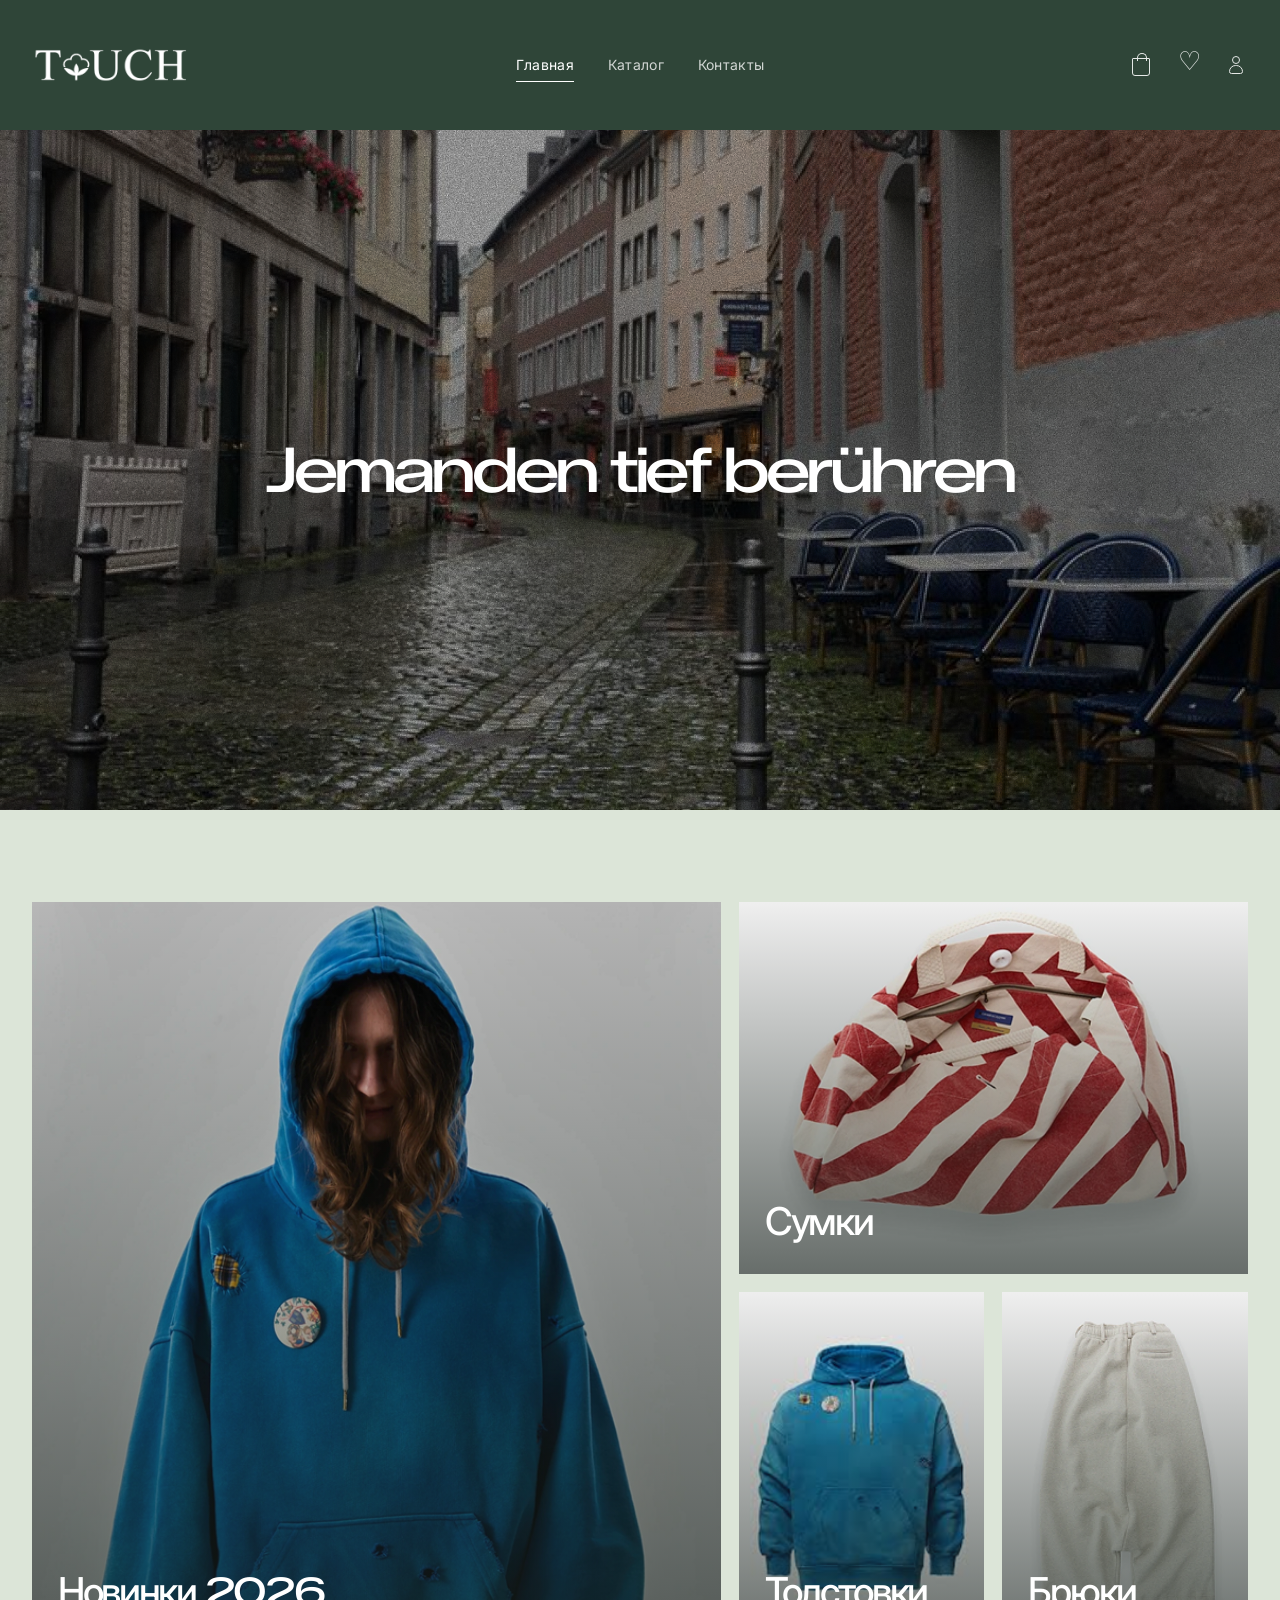
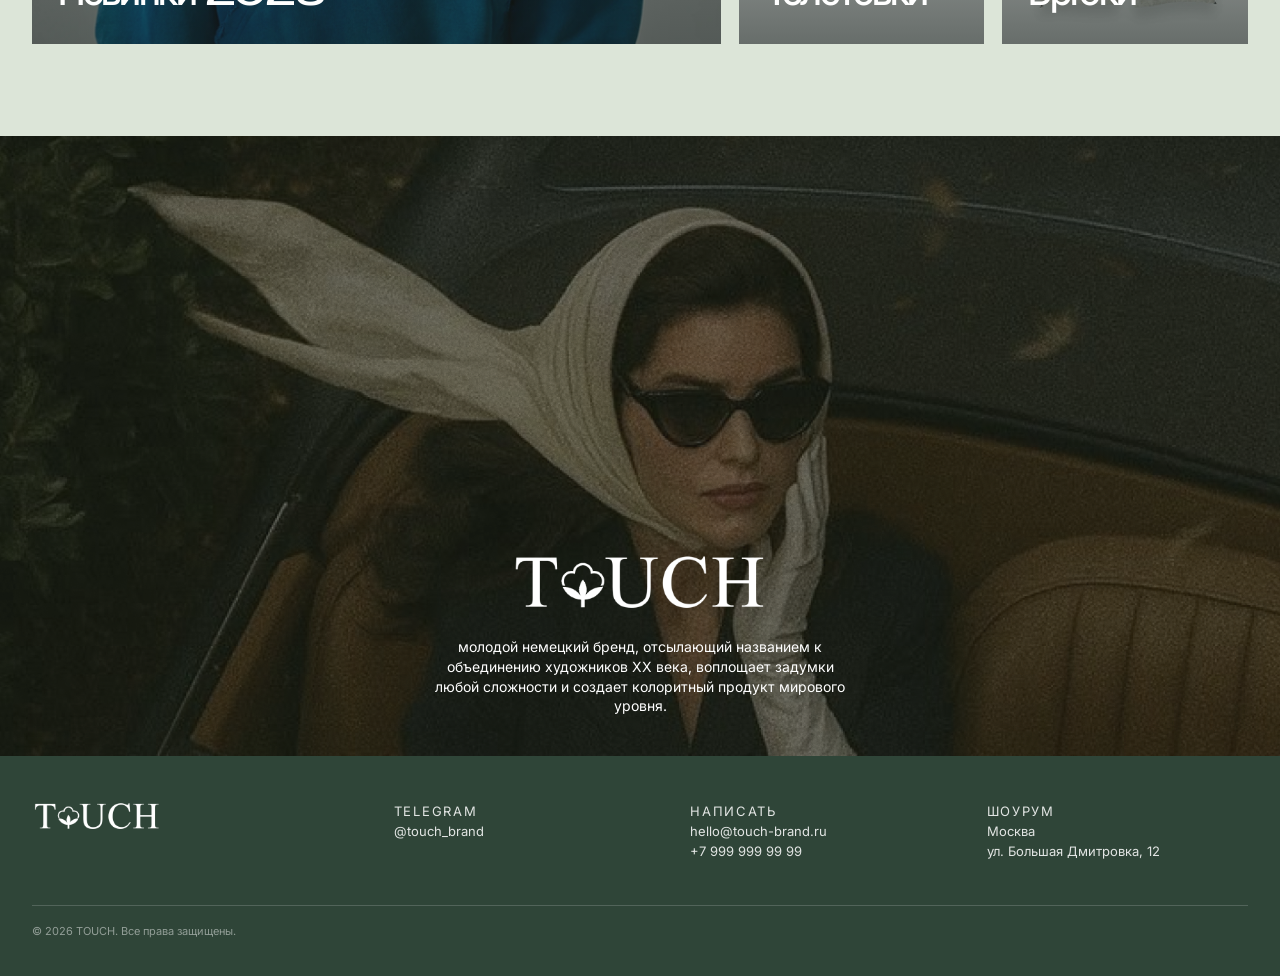
==== index.html @ b504df5b "First commit" ====
<!DOCTYPE html>
<html lang="ru">
<head>
  <meta charset="UTF-8">
  <meta name="viewport" content="width=device-width, initial-scale=1.0">
  <title>TOUCH — одежда, которую хочется чувствовать</title>
  <meta name="description" content="TOUCH — молодой немецкий бренд одежды. Новая коллекция, выразительные формы и вещи для ежедневного движения.">
  <link rel="stylesheet" href="css/style.css">
</head>
<body>
  <header class="site-header">
    <div class="header-inner">
      <a class="site-logo" href="index.html" aria-label="TOUCH, главная страница"><img src="img/logo-touch.png" alt="TOUCH"></a>
      <nav class="site-nav" aria-label="Основная навигация">
        <ul>
          <li><a href="index.html" aria-current="page">Главная</a></li>
          <li><a href="catalog.html">Каталог</a></li>
          <li><a href="contacts.html">Контакты</a></li>
        </ul>
      </nav>
      <nav class="utility-nav" aria-label="Сервисы">
        <a class="utility-link" href="catalog.html#cart-note" aria-label="Корзина"><span class="utility-icon utility-icon--bag"></span></a>
        <a class="utility-link" href="catalog.html" aria-label="Избранное"><span class="utility-icon utility-icon--heart"></span></a>
        <a class="utility-link" href="contacts.html" aria-label="Профиль"><span class="utility-icon utility-icon--person"></span></a>
      </nav>
    </div>
  </header>

  <main>
    <section class="hero">
      <img class="hero-image" src="img/banner.png" alt="Атмосферный образ из новой коллекции TOUCH">
      <div class="hero-content">
        <h1>Jemanden tief berühren</h1>
      </div>
    </section>

    <section class="category-section" id="categories">
      <div class="section-shell">
        <div class="category-grid">
          <a class="category-feature" href="catalog.html">
            <img src="img/hoodie-main.png" alt="Коллекция Новинки 2026">
            <span class="category-feature__copy">
              <h3>Новинки 2026</h3>
            </span>
          </a>
          <div class="category-stack">
            <a class="category-card" href="catalog.html">
              <img src="img/category-hoodies.png" alt="Сумки TOUCH">
              <span class="category-card__copy">
                <h3>Сумки</h3>
              </span>
            </a>
            <a class="category-card" href="catalog.html">
              <img src="img/category-bags.png" alt="Толстовки TOUCH">
              <span class="category-card__copy">
                <h3>Толстовки</h3>
              </span>
            </a>
            <a class="category-card" href="catalog.html">
              <img src="img/category-trousers.png" alt="Брюки TOUCH">
              <span class="category-card__copy">
                <h3>Брюки</h3>
              </span>
            </a>
          </div>
        </div>
      </div>
    </section>

    <section class="about-banner">
      <img src="img/image6.png" alt="TOUCH">

      <div class="about-overlay">
        <img class="about-logo" src="img/logo-touch.png" alt="TOUCH">

        <p>
          молодой немецкий бренд, отсылающий названием к объединению художников ХХ века,
          воплощает задумки любой сложности и создает колоритный продукт мирового уровня.
        </p>

      </div>
    </section>
  </main>

  <footer class="site-footer">
    <div class="footer-inner">
      <div class="footer-brand">
        <img class="footer-logo" src="img/logo-touch.png" alt="TOUCH">
      </div>
      <div>
        <p class="footer-label">Telegram</p>
        <p><a href="">@touch_brand</a></p>
      </div>
      <div>
        <p class="footer-label">Написать</p>
        <p><a href="">hello@touch-brand.ru</a><br><a href="">+7 999 999 99 99</a></p>
      </div>
      <div>
        <p class="footer-label">Шоурум</p>
        <address>Москва<br>ул. Большая Дмитровка, 12</address>
      </div>
    </div>
    <div class="footer-bottom">© 2026 TOUCH. Все права защищены.</div>
  </footer>
</body>
</html>
---- css/style.css ----
@import url("https://fonts.googleapis.com/css2?family=Inter:wght@400;500;600;700&family=Zalando+Sans+Expanded:wght@400;500;600;700&display=swap");

:root {
  --forest: #2f4538;
  --forest-deep: #24362d;
  --forest-soft: #dce5d8;
  --cream: #f6f5f0;
  --paper: #fff;
  --ink: #1d241f;
  --muted: #717971;
  --line: #c8cec8;
  --yellow: #e7f05b;
  --serif: "Zalando Sans Expanded", "Inter", sans-serif;
  --sans: "Inter", sans-serif;
  --content: 1240px;
  --shell: min(var(--content), calc(100% - 64px));
}

* {
  box-sizing: border-box;
}

html {
  scroll-behavior: smooth;
}

body {
  margin: 0;
  min-width: 320px;
  background: var(--paper);
  color: var(--ink);
  font: 16px/1.45 var(--sans);
  overflow-x: hidden;
}

img {
  display: block;
  max-width: 100%;
}

a {
  color: inherit;
  text-decoration: none;
}

:is(a, button, input, select):focus-visible {
  outline: 3px solid var(--yellow);
  outline-offset: 3px;
}

button,
input,
select {
  font: inherit;
}

.site-header {
  min-height: 130px;
  display: flex;
  align-items: center;
  background: var(--forest);
  color: var(--paper);
}

.header-inner,
.footer-inner,
.section-shell,
.footer-bottom {
  width: var(--shell);
  margin-inline: auto;
}

.header-inner {
  display: grid;
  grid-template-columns: 1fr auto 1fr;
  align-items: center;
  gap: 28px;
}

.site-logo {
  width: 158px;
}

.site-logo img {
  width: 100%;
}

.site-nav ul,
.utility-nav {
  display: flex;
  align-items: center;
  gap: 34px;
  padding: 0;
  margin: 0;
  list-style: none;
}

.site-nav a {
  position: relative;
  display: inline-block;
  padding: 8px 0;
  color: rgba(255, 255, 255, .78);
  font-size: 14px;
  letter-spacing: .02em;
  transition: color .25s ease;
}

.site-nav a:hover,
.site-nav a[aria-current="page"] {
  color: var(--paper);
}

.site-nav a[aria-current="page"]::after {
  content: "";
  position: absolute;
  inset: auto 0 1px;
  height: 1px;
  background: var(--paper);
}

.utility-nav {
  justify-content: flex-end;
  gap: 21px;
}

.utility-link {
  display: inline-flex;
  align-items: center;
  justify-content: center;
  width: 26px;
  height: 30px;
  color: var(--paper);
  opacity: .88;
  transition: opacity .25s ease, transform .25s ease;
}

.utility-link:hover {
  opacity: 1;
  transform: translateY(-2px);
}

.utility-icon {
  position: relative;
  display: block;
  width: 18px;
  height: 18px;
}

.utility-icon--bag {
  margin-top: 4px;
  border: 1px solid currentColor;
  border-radius: 1px 1px 3px 3px;
}

.utility-icon--bag::before {
  content: "";
  position: absolute;
  top: -6px;
  left: 4px;
  width: 8px;
  height: 7px;
  border: 1px solid currentColor;
  border-bottom: 0;
  border-radius: 8px 8px 0 0;
}

.utility-icon--heart::before {
  content: "♡";
  position: absolute;
  top: -7px;
  left: -1px;
  font: 26px/1 Georgia, serif;
}

.utility-icon--person::before {
  content: "";
  position: absolute;
  top: 0;
  left: 6px;
  width: 6px;
  height: 6px;
  border: 1px solid currentColor;
  border-radius: 50%;
}

.utility-icon--person::after {
  content: "";
  position: absolute;
  bottom: 0;
  left: 3px;
  width: 12px;
  height: 7px;
  border: 1px solid currentColor;
  border-radius: 8px 8px 3px 3px;
}

.hero {
  position: relative;
  min-height: min(680px, calc(100vh - 130px));
  display: grid;
  place-items: center;
  overflow: hidden;
  background: var(--forest);
  color: var(--paper);
}

.hero::before {
  content: "";
  position: absolute;
  inset: 0;
  background: linear-gradient(180deg, rgba(24, 32, 27, .03), rgba(24, 32, 27, .53));
}

.hero-image {
  position: absolute;
  inset: 0;
  width: 100%;
  height: 100%;
  object-fit: cover;
}

.hero-content {
  position: relative;
  z-index: 1;
  width: min(1200px, calc(100% - 48px));
  text-align: center;
}

.eyebrow {
  margin: 0 0 20px;
  font-size: 11px;
  font-weight: 600;
  letter-spacing: .16em;
  text-transform: uppercase;
}

.hero h1 {
  max-width: 1200px;
  margin: 0 auto;
  font-family: var(--serif);
  font-size: clamp(42px, 4.86vw, 70px);
  font-weight: 500;
  letter-spacing: -.065em;
  line-height: .98;
  white-space: nowrap;
  animation: slidein 3s;
}

@keyframes slidein {
  from {
    transform: translateX(2500px);
  }

  to {
    transform: translateX(0);
  }
}

.category-section {
  padding: 92px 0;
  background: var(--forest-soft);
}

.page-heading h1 {
  margin: 0;
  font-family: var(--serif);
  font-size: clamp(38px, 5vw, 68px);
  font-weight: 500;
  letter-spacing: -.065em;
  line-height: 1;
}

.category-grid {
  display: grid;
  grid-template-columns: minmax(0, 1.15fr) minmax(360px, .85fr);
  gap: 18px;
}

.category-feature,
.category-card {
  position: relative;
  display: block;
  min-height: 280px;
  overflow: hidden;
  background: var(--forest);
}

.category-feature {
  min-height: 580px;
}

.category-feature img,
.category-card img {
  width: 100%;
  height: 100%;
  object-fit: cover;
  transition: transform .55s ease;
}

.category-feature:hover img,
.category-card:hover img {
  transform: scale(1.035);
}

.category-feature::after,
.category-card::after {
  content: "";
  position: absolute;
  inset: 0;
  background: linear-gradient(180deg, rgba(24, 34, 29, 0), rgba(24, 34, 29, .63));
}

.category-feature__copy,
.category-card__copy {
  position: absolute;
  z-index: 1;
  inset: auto 26px 24px;
  color: var(--paper);
}

.category-feature__copy h3,
.category-card__copy h3 {
  margin: 0;
  font-family: var(--serif);
  font-size: clamp(26px, 3vw, 46px);
  font-weight: 500;
  letter-spacing: -.06em;
}

.category-feature__copy span,
.category-card__copy span {
  display: block;
  margin-top: 4px;
  font-size: 11px;
  letter-spacing: .12em;
  text-transform: uppercase;
}

.category-stack {
  display: grid;
  grid-template-columns: repeat(2, 1fr);
  gap: 18px;
}

.category-stack .category-card {
  min-height: 280px;
}

.category-stack .category-card:first-child {
  grid-column: 1 / -1;
}

.brand-section {
  padding: 120px 0 135px;
  background: var(--forest-deep);
  color: var(--paper);
}

.brand-grid {
  display: grid;
  grid-template-columns: minmax(170px, .8fr) minmax(0, 1.2fr);
  gap: 80px;
  align-items: start;
}

.brand-mark {
  width: min(230px, 100%);
  filter: brightness(0) invert(1);
}

.brand-copy {
  max-width: 680px;
}

.brand-copy h2 {
  margin: 0 0 35px;
  font-family: var(--serif);
  font-size: clamp(34px, 5vw, 74px);
  font-weight: 500;
  letter-spacing: -.07em;
  line-height: 1;
}

.brand-copy p {
  max-width: 590px;
  margin: 0;
  color: rgba(255, 255, 255, .72);
  font-size: clamp(17px, 2vw, 23px);
  line-height: 1.45;
}

.site-footer {
  padding: 45px 0 36px;
  background: var(--forest);
  color: var(--paper);
}

.footer-inner {
  display: grid;
  grid-template-columns: 1.25fr 1fr 1fr 1fr;
  gap: 35px;
  align-items: start;
}

.footer-logo {
  width: 130px;
  filter: brightness(0) invert(1);
}

.footer-label {
  margin: 0 0 13px;
  color: rgba(255, 255, 255, .5);
  font-size: 10px;
  letter-spacing: .13em;
  text-transform: uppercase;
}

.footer-inner :is(p, address) {
  margin: 0;
  color: rgba(255, 255, 255, .86);
  font-size: 13px;
  font-style: normal;
  line-height: 1.55;
}

.footer-inner a:hover {
  color: var(--yellow);
}

.footer-bottom {
  margin: 44px auto 0;
  padding-top: 18px;
  border-top: 1px solid rgba(255, 255, 255, .17);
  color: rgba(255, 255, 255, .48);
  font-size: 11px;
}

.page-main {
  min-height: 70vh;
}

.page-heading {
  display: flex;
  align-items: end;
  justify-content: space-between;
  gap: 28px;
  padding: 82px 0 35px;
}

.page-heading p {
  max-width: 275px;
  margin: 0 0 4px;
  color: var(--muted);
  font-size: 13px;
}

.catalog-tools {
  margin-bottom: 35px;
  padding: 24px;
  border: 1px solid var(--line);
  border-radius: 18px;
  background: var(--cream);
}

.search-line {
  position: relative;
  margin-bottom: 22px;
}

.search-line input {
  width: 100%;
  height: 52px;
  border: 1px solid var(--forest);
  border-radius: 999px;
  background: var(--paper);
  padding: 0 22px;
  color: var(--ink);
}

.search-line input::placeholder {
  color: var(--muted);
}

.search-line button {
  position: absolute;
  top: 6px;
  right: 6px;
  height: 40px;
  border: 0;
  border-radius: 999px;
  background: var(--forest);
  padding: 0 20px;
  color: var(--paper);
  cursor: pointer;
}

.filter-line {
  display: grid;
  grid-template-columns: 1.2fr repeat(3, 1fr) 1.2fr;
  gap: 12px;
}

.filter-field {
  display: grid;
  gap: 7px;
}

.filter-field label {
  color: var(--muted);
  font-size: 10px;
  letter-spacing: .1em;
  text-transform: uppercase;
}

.filter-field select {
  width: 100%;
  min-width: 0;
  border: 0;
  border-bottom: 1px solid var(--forest);
  background: transparent;
  padding: 5px 2px 9px;
  color: var(--ink);
}

.catalog-count {
  display: flex;
  align-items: center;
  justify-content: space-between;
  margin-bottom: 15px;
  color: var(--muted);
  font-size: 12px;
}

.product-grid {
  display: grid;
  grid-template-columns: repeat(4, minmax(0, 1fr));
  gap: 17px;
  padding-bottom: 75px;
}

.product-card {
  min-width: 0;
  min-height: 415px;
  display: flex;
  flex-direction: column;
  border: 2px solid var(--forest);
  border-radius: 15px;
  overflow: hidden;
  background: var(--paper);
  transition: background .25s ease, transform .25s ease;
}

.product-card:hover {
  background: var(--forest-soft);
  transform: translateY(-4px);
}

.product-card__image {
  width: 100%;
  aspect-ratio: 268 / 265;
  object-fit: contain;
  background: var(--cream);
}

.product-card__body {
  display: flex;
  flex: 1;
  flex-direction: column;
  padding: 15px 15px 16px;
}

.product-card h2 {
  margin: 0 0 6px;
  font-size: 15px;
  font-weight: 600;
  line-height: 1.25;
}

.product-card p {
  min-height: 38px;
  margin: 0;
  color: var(--muted);
  font-size: 11px;
  line-height: 1.45;
}

.product-card__bottom {
  display: flex;
  align-items: end;
  justify-content: space-between;
  gap: 12px;
  margin-top: auto;
  padding-top: 18px;
}

.product-card__price {
  color: var(--forest);
  font-size: 13px;
  font-weight: 600;
}

.product-card__link {
  border-bottom: 1px solid currentColor;
  color: var(--forest);
  font-size: 11px;
  letter-spacing: .06em;
  text-transform: uppercase;
}

.more-link {
  width: max-content;
  display: flex;
  align-items: center;
  gap: 13px;
  margin: 0 auto 87px;
  border-bottom: 1px solid var(--forest);
  padding-bottom: 9px;
  color: var(--forest);
  font-size: 12px;
  letter-spacing: .1em;
  text-transform: uppercase;
}

.more-link::after {
  content: "↓";
  font-size: 17px;
}

.product-layout {
  display: grid;
  grid-template-columns: minmax(0, 1.1fr) minmax(350px, .9fr);
  gap: clamp(45px, 8vw, 115px);
  padding: 80px 0 110px;
}

.gallery-main {
  position: relative;
  overflow: hidden;
  background: var(--cream);
}

.gallery-main img {
  width: 100%;
  aspect-ratio: 1 / 1;
  object-fit: contain;
}

.gallery-arrow {
  position: absolute;
  top: 50%;
  display: grid;
  place-items: center;
  width: 43px;
  height: 43px;
  border: 1px solid var(--forest);
  border-radius: 50%;
  background: rgba(255, 255, 255, .88);
  color: var(--forest);
  font-size: 24px;
  line-height: 1;
  transform: translateY(-50%);
}

.gallery-arrow--prev {
  left: 20px;
}

.gallery-arrow--next {
  right: 20px;
}

.gallery-thumbs {
  display: grid;
  grid-template-columns: repeat(3, 1fr);
  gap: 11px;
  margin-top: 11px;
}

.gallery-thumb {
  display: block;
  border: 1px solid var(--line);
  background: var(--cream);
}

.gallery-thumb:hover {
  border-color: var(--forest);
}

.gallery-thumb img {
  width: 100%;
  aspect-ratio: 1 / .72;
  object-fit: contain;
}

.product-info {
  padding-top: 11px;
}

.product-info h1 {
  max-width: 590px;
  margin: 0 0 38px;
  font-family: var(--serif);
  font-size: clamp(34px, 4.2vw, 62px);
  font-weight: 500;
  letter-spacing: -.07em;
  line-height: .98;
}

.info-section {
  padding: 20px 0;
  border-top: 1px solid var(--line);
}

.info-section h2 {
  margin: 0 0 13px;
  font-size: 12px;
  font-weight: 600;
  letter-spacing: .1em;
  text-transform: uppercase;
}

.info-section p {
  max-width: 510px;
  margin: 0;
  color: var(--muted);
  font-size: 14px;
}

.info-list {
  display: grid;
  grid-template-columns: 1fr 1fr;
  gap: 12px;
  margin: 0;
}

.info-list div {
  display: grid;
  gap: 3px;
}

.info-list dt {
  color: var(--muted);
  font-size: 11px;
}

.info-list dd {
  margin: 0;
  font-size: 13px;
}

.product-buy {
  display: flex;
  align-items: center;
  justify-content: space-between;
  gap: 20px;
  margin-top: 27px;
}

.product-price {
  color: var(--forest);
  font-size: 24px;
  font-weight: 600;
}

.button {
  display: inline-flex;
  align-items: center;
  justify-content: center;
  min-height: 50px;
  border: 1px solid var(--forest);
  background: var(--forest);
  padding: 0 27px;
  color: var(--paper);
  font-size: 12px;
  letter-spacing: .08em;
  text-transform: uppercase;
  transition: background .25s ease, color .25s ease;
}

.button:hover {
  background: var(--yellow);
  color: var(--forest-deep);
}

.reviews {
  padding: 80px 0 120px;
  background: var(--cream);
}

.reviews h2 {
  margin: 0 0 29px;
  font-family: var(--serif);
  font-size: clamp(38px, 5vw, 68px);
  font-weight: 500;
  letter-spacing: -.07em;
  line-height: 1;
}

.reviews-grid {
  display: grid;
  grid-template-columns: 1fr 1fr 1fr;
  gap: 17px;
}

.review-card {
  min-height: 195px;
  display: flex;
  align-items: flex-end;
  border: 1px solid var(--forest);
  padding: 22px;
  background: var(--paper);
}

.review-card p {
  margin: 0;
  font-size: 14px;
  line-height: 1.5;
}

.review-card span {
  display: block;
  margin-top: 14px;
  color: var(--muted);
  font-size: 11px;
}

.contacts-main {
  min-height: 795px;
  background: var(--paper);
}

.contacts-content {
  display: flex;
  align-items: center;
  flex-direction: column;
  padding: 110px 24px 120px;
  text-align: center;
}

.contacts-logo {
  width: min(408px, 70vw);
  margin-bottom: 78px;
  filter: brightness(0);
}

.contacts-address {
  display: flex;
  align-items: center;
  flex-direction: column;
  max-width: 782px;
  margin: 0;
  font-size: clamp(24px, 3.35vw, 48px);
  font-style: normal;
  line-height: 1.28;
}

.contacts-address a {
  transition: color .25s ease;
}

.contacts-address a:hover {
  color: var(--forest);
}

.contacts-button {
  width: 269px;
  margin-top: 62px;
}

.visually-hidden {
  position: absolute;
  width: 1px;
  height: 1px;
  padding: 0;
  margin: -1px;
  overflow: hidden;
  clip: rect(0, 0, 0, 0);
  white-space: nowrap;
  border: 0;
}

.about-banner {
  position: relative;
  min-height: 620px;
  overflow: hidden;
  color: var(--paper);
}

.about-banner > img {
  position: absolute;
  inset: 0;
  width: 100%;
  height: 150%;
  object-fit: cover;
}

.about-banner::after {
  content: "";
  position: absolute;
  inset: 0;
  background: rgba(20, 30, 24, .45);
}

.about-overlay {
  position: relative;
  z-index: 1;
  min-height: 620px;
  display: flex;
  flex-direction: column;
  justify-content: flex-end;
  align-items: center;
  padding: 60px 30px 40px;
  text-align: center;
}

.about-logo {
  width: min(260px, 60vw);
  filter: brightness(0) invert(1);
  margin-bottom: 25px;
}

.about-overlay p {
  max-width: 420px;
  margin: 0;
  font-size: 14px;
  line-height: 1.4;
}

.about-links {
  width: 100%;
  display: flex;
  justify-content: space-between;
  align-items: end;
  margin-top: 70px;
  font-size: 12px;
}

.about-links div {
  display: flex;
  flex-direction: column;
  gap: 5px;
}

.about-links span {
  opacity: .6;
}

@media (max-width: 1023px) {
  .site-header {
    min-height: 154px;
    padding-top: 20px;
  }

  .header-inner {
    grid-template-columns: 1fr auto;
  }

  .site-nav {
    grid-column: 1 / -1;
    grid-row: 2;
    justify-self: center;
    padding-bottom: 18px;
  }

  .utility-nav {
    grid-column: 2;
  }

  .hero {
    min-height: 650px;
  }

  .category-grid {
    grid-template-columns: 1fr;
  }

  .category-feature {
    min-height: 440px;
  }

  .filter-line {
    grid-template-columns: repeat(3, 1fr);
  }

  .product-grid {
    grid-template-columns: repeat(3, minmax(0, 1fr));
  }

  .product-layout {
    grid-template-columns: 1fr;
    gap: 45px;
  }

  .product-info {
    max-width: 720px;
  }

  .footer-inner {
    grid-template-columns: 1fr 1fr 1fr;
  }

  .footer-brand {
    grid-column: 1 / -1;
  }

  .about-banner,
  .about-overlay {
    min-height: 520px;
  }

  .about-overlay {
    padding: 50px 24px 35px;
  }

  .about-logo {
    width: 220px;
  }

  .about-overlay p {
    max-width: 380px;
    font-size: 13px;
  }

  .about-links {
    margin-top: 45px;
  }
}

@media (max-width: 767px) {
  .header-inner,
  .footer-inner,
  .section-shell,
  .footer-bottom {
    width: min(100% - 36px, var(--content));
  }

  .site-header {
    min-height: 118px;
    padding: 17px 0 15px;
  }

  .header-inner {
    grid-template-columns: 1fr auto;
    gap: 13px;
  }

  .site-logo {
    width: 120px;
  }

  .site-nav {
    width: 100%;
    justify-self: start;
    overflow-x: auto;
    padding-bottom: 0;
  }

  .site-nav ul {
    gap: 22px;
  }

  .site-nav a {
    font-size: 12px;
    white-space: nowrap;
  }

  .utility-nav {
    gap: 12px;
  }

  .utility-link {
    width: 23px;
  }

  .hero {
    min-height: 360px;
  }

  .hero-content {
    width: calc(100% - 36px);
  }

  .hero h1 {
    font-size: clamp(40px, 13vw, 68px);
    white-space: normal;
  }

  .category-section,
  .brand-section {
    padding: 63px 0;
  }

  .page-heading {
    display: block;
    padding: 52px 0 27px;
  }

  .page-heading h1 {
    margin-bottom: 17px;
  }

  .category-grid {
    gap: 12px;
  }

  .category-feature {
    min-height: 355px;
  }

  .category-stack {
    gap: 12px;
  }

  .category-stack .category-card {
    min-height: 205px;
  }

  .category-feature__copy,
  .category-card__copy {
    inset: auto 16px 16px;
  }

  .category-feature__copy h3,
  .category-card__copy h3 {
    font-size: 28px;
  }

  .brand-grid {
    grid-template-columns: 1fr;
    gap: 39px;
  }

  .brand-mark {
    width: 160px;
  }

  .brand-copy h2 {
    margin-bottom: 25px;
  }

  .footer-inner {
    grid-template-columns: 1fr 1fr;
    gap: 29px 18px;
  }

  .footer-brand {
    grid-column: 1 / -1;
  }

  .footer-bottom {
    margin-top: 33px;
  }

  .catalog-tools {
    margin-bottom: 27px;
    padding: 15px;
  }

  .filter-line {
    grid-template-columns: 1fr 1fr;
    gap: 17px 12px;
  }

  .product-grid {
    grid-template-columns: repeat(2, minmax(0, 1fr));
    gap: 10px;
    padding-bottom: 54px;
  }

  .product-card {
    min-height: 345px;
    border-radius: 11px;
  }

  .product-card__body {
    padding: 11px;
  }

  .product-card h2 {
    font-size: 13px;
  }

  .product-card p {
    min-height: 44px;
    font-size: 10px;
  }

  .product-card__price,
  .product-card__link {
    font-size: 10px;
  }

  .more-link {
    margin-bottom: 55px;
  }

  .product-layout {
    gap: 31px;
    padding: 39px 0 65px;
  }

  .gallery-arrow {
    width: 35px;
    height: 35px;
    font-size: 20px;
  }

  .gallery-arrow--prev {
    left: 12px;
  }

  .gallery-arrow--next {
    right: 12px;
  }

  .product-info h1 {
    margin-bottom: 27px;
    font-size: 40px;
  }

  .product-buy {
    align-items: stretch;
    flex-direction: column;
  }

  .product-buy .button {
    width: 100%;
  }

  .reviews {
    padding: 59px 0 70px;
  }

  .reviews-grid {
    grid-template-columns: 1fr;
  }

  .review-card {
    min-height: 145px;
  }

  .contacts-main {
    min-height: 650px;
  }

  .contacts-content {
    padding: 72px 18px 85px;
  }

  .contacts-logo {
    width: min(408px, 82vw);
    margin-bottom: 48px;
  }

  .contacts-address {
    font-size: clamp(20px, 5.4vw, 30px);
  }

  .contacts-button {
    width: min(269px, 100%);
    margin-top: 42px;
  }

  .about-banner,
  .about-overlay {
    min-height: 480px;
  }

  .about-overlay {
    padding: 35px 18px 25px;
  }

  .about-logo {
    width: 180px;
    margin-bottom: 20px;
  }

  .about-overlay p {
    max-width: 300px;
    font-size: 12px;
  }

  .about-links {
    flex-direction: column;
    align-items: center;
    gap: 25px;
    margin-top: 35px;
  }

  .about-links div {
    align-items: center;
  }
}
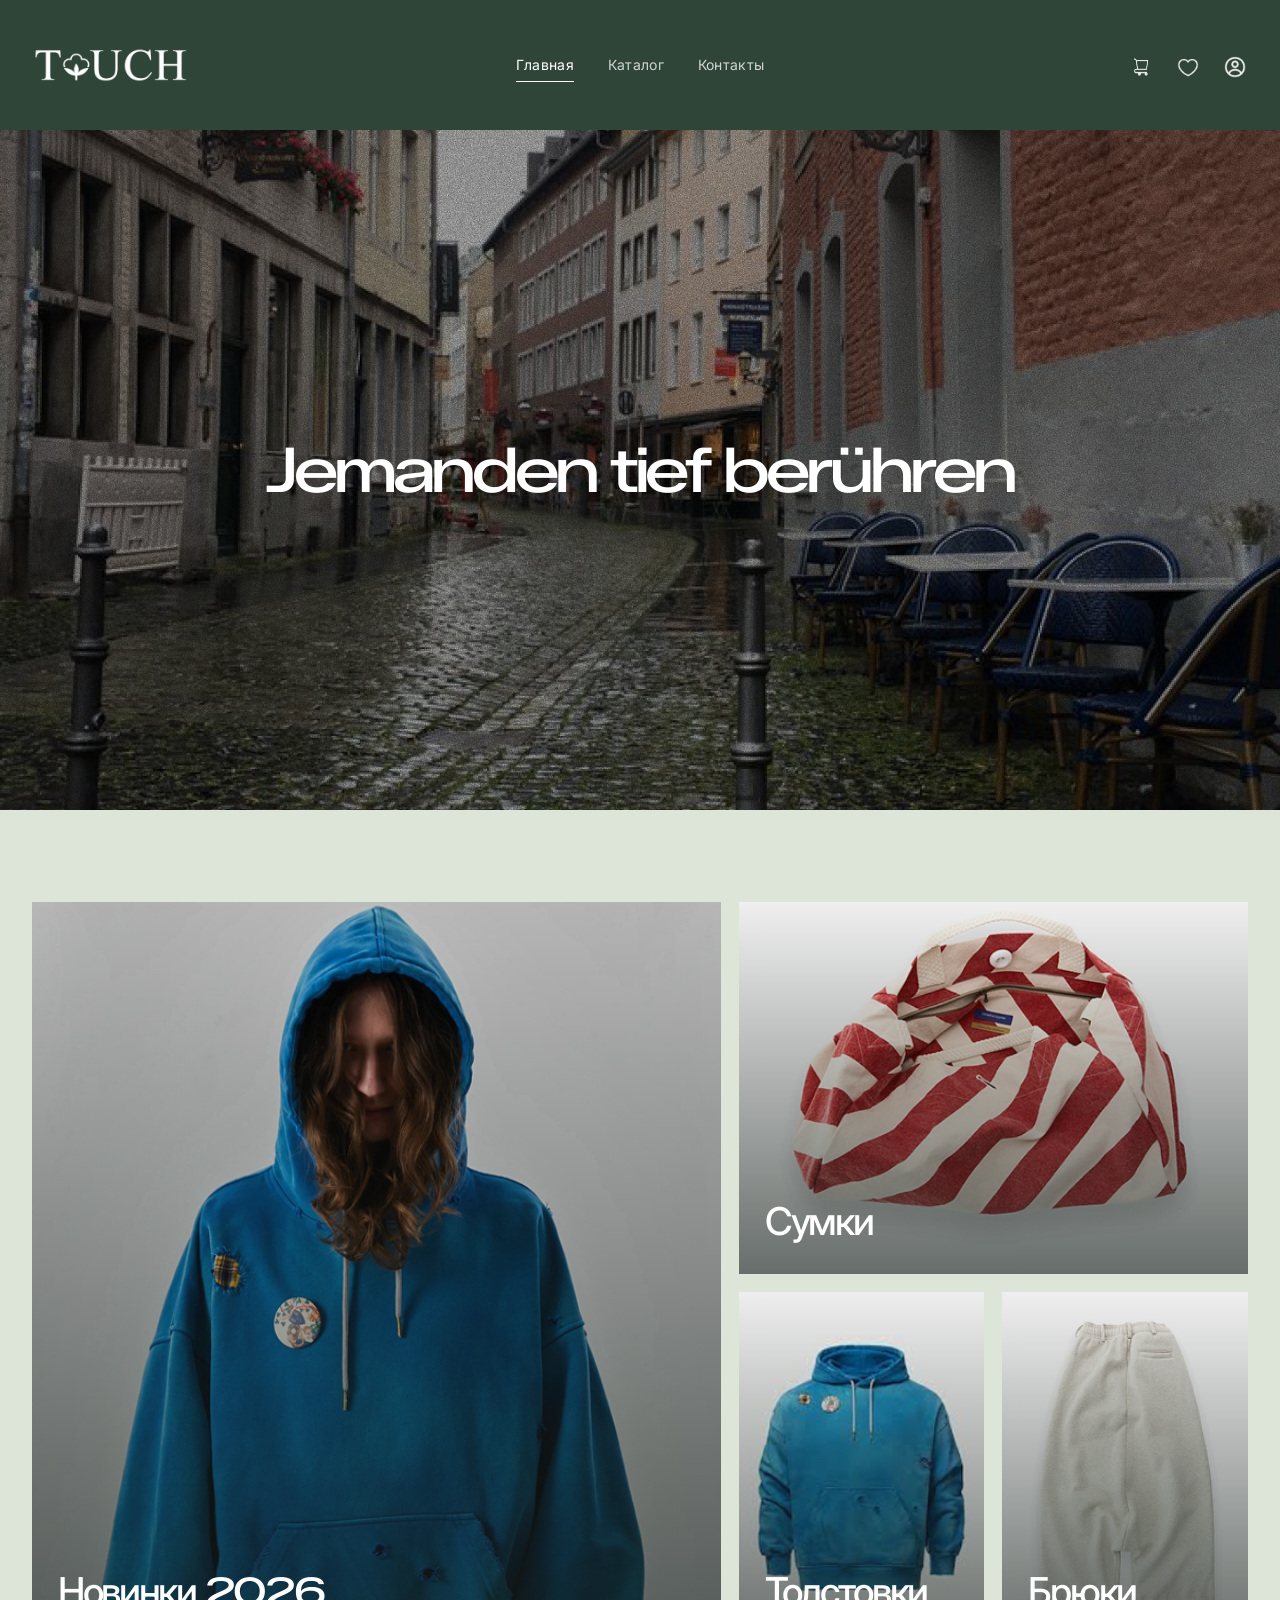
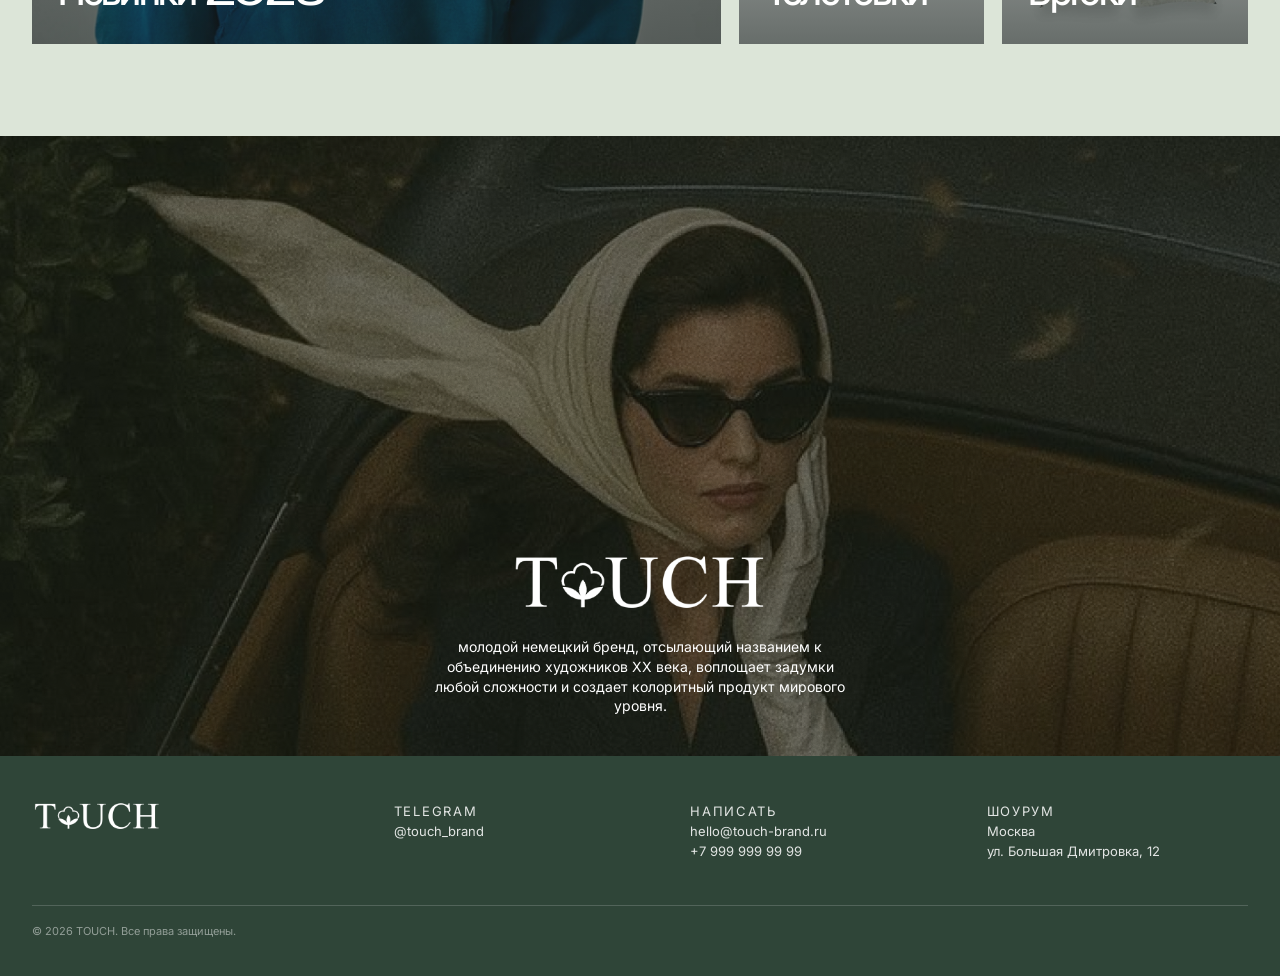
==== commit 03dfc09d: "small changes" ====
--- a/index.html
+++ b/index.html
@@ -19,9 +19,9 @@
         </ul>
       </nav>
       <nav class="utility-nav" aria-label="Сервисы">
-        <a class="utility-link" href="catalog.html#cart-note" aria-label="Корзина"><span class="utility-icon utility-icon--bag"></span></a>
+        <a class="utility-link" href="catalog.html" aria-label="Корзина"><span class="utility-icon utility-icon--bag"></span></a>
         <a class="utility-link" href="catalog.html" aria-label="Избранное"><span class="utility-icon utility-icon--heart"></span></a>
-        <a class="utility-link" href="contacts.html" aria-label="Профиль"><span class="utility-icon utility-icon--person"></span></a>
+        <a class="utility-link" href="catalog.html" aria-label="Профиль"><span class="utility-icon utility-icon--person"></span></a>
       </nav>
     </div>
   </header>
--- a/css/style.css
+++ b/css/style.css
@@ -140,58 +140,31 @@
 }
 
 .utility-icon {
-  position: relative;
   display: block;
-  width: 18px;
-  height: 18px;
+  width: 22px;
+  height: 22px;
+  background-size: contain;
+  background-repeat: no-repeat;
+  background-position: center;
 }
 
 .utility-icon--bag {
   margin-top: 4px;
-  border: 1px solid currentColor;
-  border-radius: 1px 1px 3px 3px;
-}
-
-.utility-icon--bag::before {
-  content: "";
-  position: absolute;
-  top: -6px;
-  left: 4px;
-  width: 8px;
-  height: 7px;
-  border: 1px solid currentColor;
-  border-bottom: 0;
-  border-radius: 8px 8px 0 0;
-}
-
-.utility-icon--heart::before {
-  content: "♡";
-  position: absolute;
-  top: -7px;
-  left: -1px;
-  font: 26px/1 Georgia, serif;
-}
-
-.utility-icon--person::before {
-  content: "";
-  position: absolute;
-  top: 0;
-  left: 6px;
-  width: 6px;
-  height: 6px;
-  border: 1px solid currentColor;
-  border-radius: 50%;
-}
-
-.utility-icon--person::after {
-  content: "";
-  position: absolute;
-  bottom: 0;
-  left: 3px;
-  width: 12px;
-  height: 7px;
-  border: 1px solid currentColor;
-  border-radius: 8px 8px 3px 3px;
+  background-image: url("../img/Корзина.png");
+  width: 60px;
+  height: 40px;
+
+  background-size: 100% 80%;
+}
+
+.utility-icon--heart {
+    margin-top: 4px;
+    background-image: url("../img/icon-park-outline_like.png");
+}
+
+.utility-icon--person {
+    margin-top: 4px;
+    background-image: url("../img/gg_profile.png");
 }
 
 .hero {
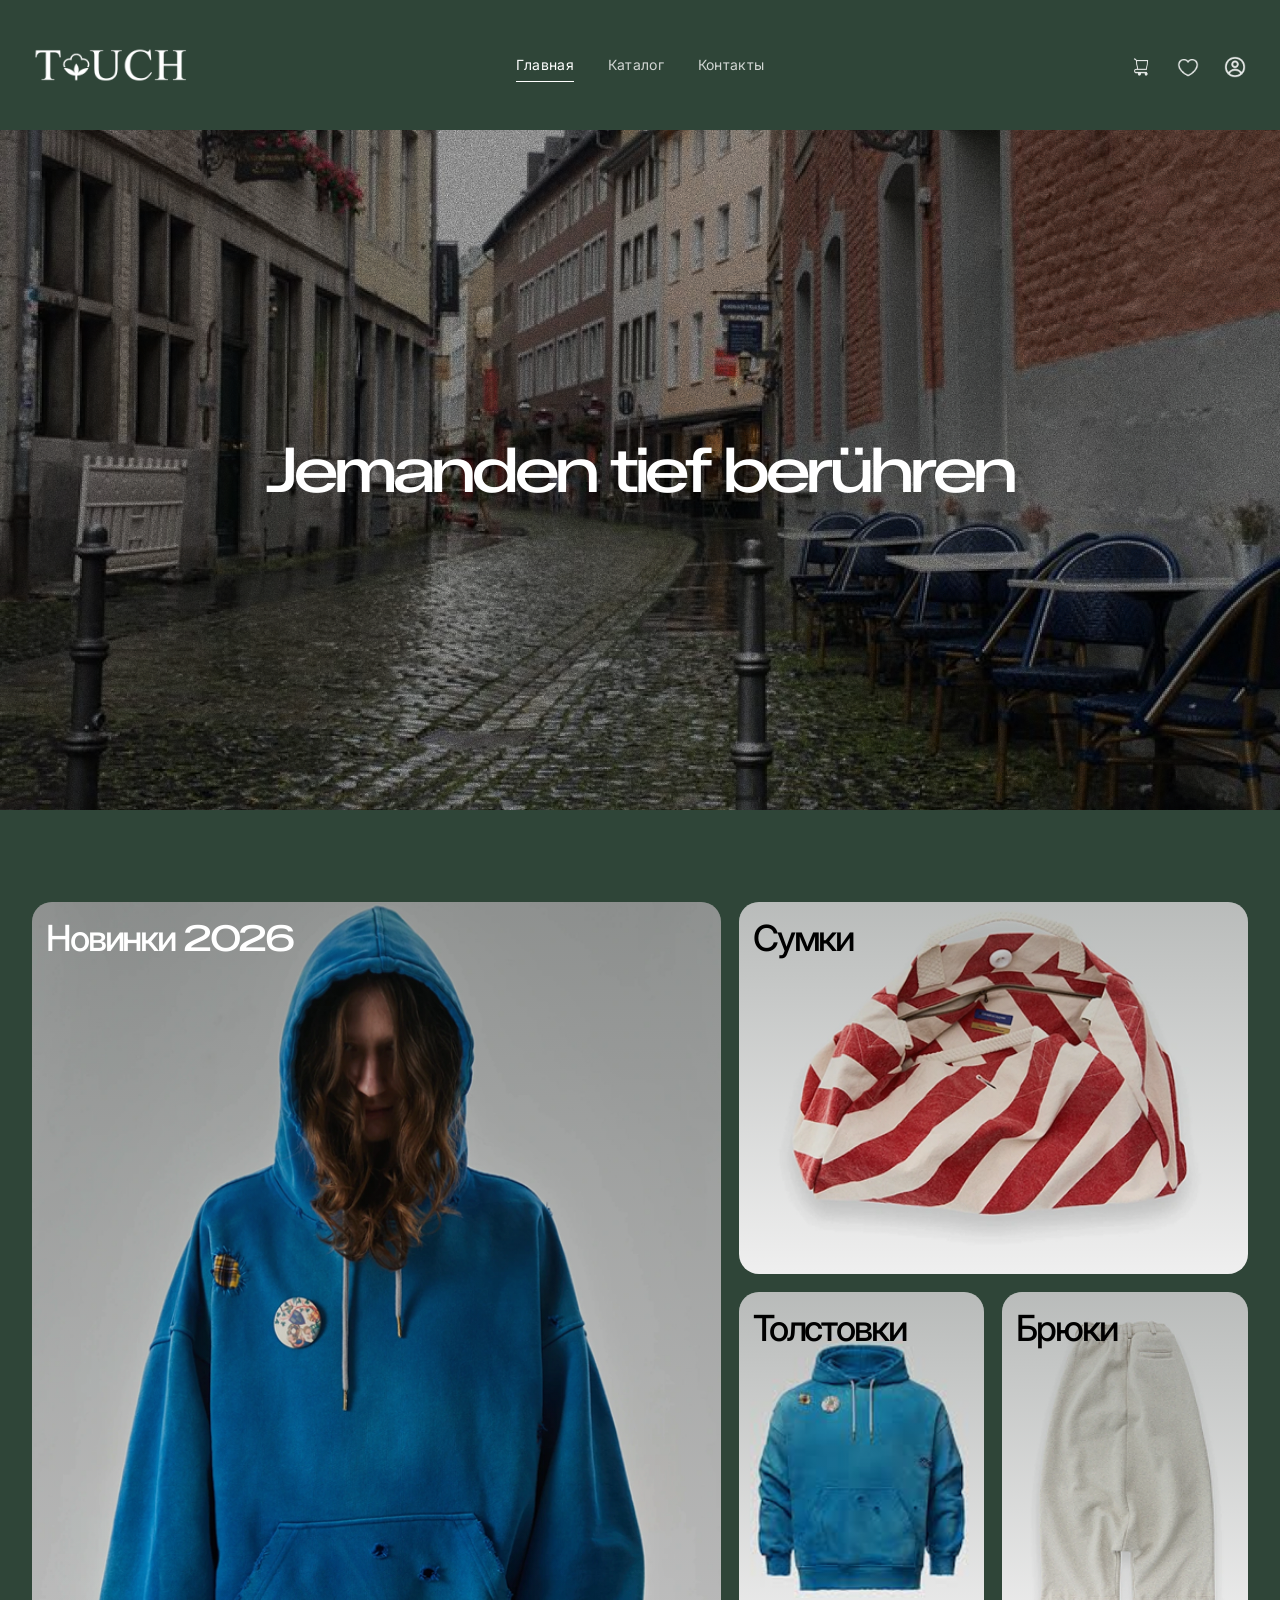
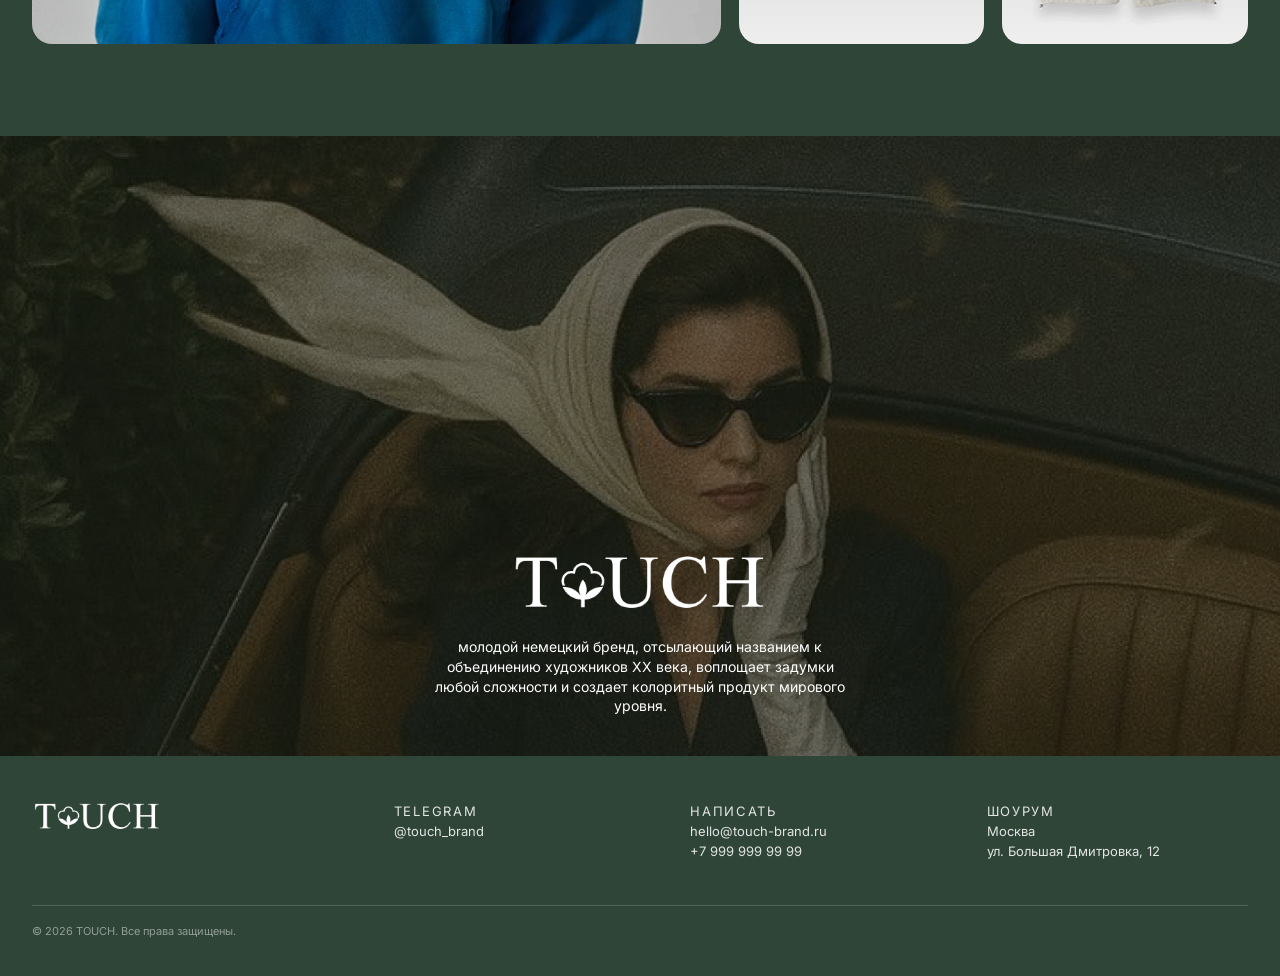
==== commit 64ce6299: "small changes" ====
--- a/index.html
+++ b/index.html
@@ -89,11 +89,11 @@
       </div>
       <div>
         <p class="footer-label">Telegram</p>
-        <p><a href="">@touch_brand</a></p>
+        <p><a href="#">@touch_brand</a></p>
       </div>
       <div>
         <p class="footer-label">Написать</p>
-        <p><a href="">hello@touch-brand.ru</a><br><a href="">+7 999 999 99 99</a></p>
+        <p><a href="#">hello@touch-brand.ru</a><br><a href="#">+7 999 999 99 99</a></p>
       </div>
       <div>
         <p class="footer-label">Шоурум</p>
--- a/css/style.css
+++ b/css/style.css
@@ -1,1266 +1,1273 @@
 @import url("https://fonts.googleapis.com/css2?family=Inter:wght@400;500;600;700&family=Zalando+Sans+Expanded:wght@400;500;600;700&display=swap");
 
 :root {
-  --forest: #2f4538;
-  --forest-deep: #24362d;
-  --forest-soft: #dce5d8;
-  --cream: #f6f5f0;
-  --paper: #fff;
-  --ink: #1d241f;
-  --muted: #717971;
-  --line: #c8cec8;
-  --yellow: #e7f05b;
-  --serif: "Zalando Sans Expanded", "Inter", sans-serif;
-  --sans: "Inter", sans-serif;
-  --content: 1240px;
-  --shell: min(var(--content), calc(100% - 64px));
+	--forest: #2f4538;
+	--forest-deep: #24362d;
+	--cream: #f6f5f0;
+	--paper: #fff;
+	--ink: #1d241f;
+	--muted: #717971;
+	--line: #c8cec8;
+	--forest-hover: #15261C;
+	--serif: "Zalando Sans Expanded", "Inter", sans-serif;
+	--sans: "Inter", sans-serif;
+	--content: 1240px;
+	--shell: min(var(--content), calc(100% - 64px));
 }
 
 * {
-  box-sizing: border-box;
+	box-sizing: border-box;
 }
 
 html {
-  scroll-behavior: smooth;
+	scroll-behavior: smooth;
 }
 
 body {
-  margin: 0;
-  min-width: 320px;
-  background: var(--paper);
-  color: var(--ink);
-  font: 16px/1.45 var(--sans);
-  overflow-x: hidden;
+	margin: 0;
+	min-width: 320px;
+	background: var(--paper);
+	color: var(--ink);
+	font: 16px/1.45 var(--sans);
+	overflow-x: hidden;
 }
 
 img {
-  display: block;
-  max-width: 100%;
+	display: block;
+	max-width: 100%;
 }
 
 a {
-  color: inherit;
-  text-decoration: none;
+	color: inherit;
+	text-decoration: none;
 }
 
 :is(a, button, input, select):focus-visible {
-  outline: 3px solid var(--yellow);
-  outline-offset: 3px;
+	outline: 3px solid var(--forest-hover);
+	outline-offset: 3px;
 }
 
 button,
 input,
 select {
-  font: inherit;
+	font: inherit;
 }
 
 .site-header {
-  min-height: 130px;
-  display: flex;
-  align-items: center;
-  background: var(--forest);
-  color: var(--paper);
+	min-height: 130px;
+	display: flex;
+	align-items: center;
+	background: var(--forest);
+	color: var(--paper);
 }
 
 .header-inner,
 .footer-inner,
 .section-shell,
 .footer-bottom {
-  width: var(--shell);
-  margin-inline: auto;
+	width: var(--shell);
+	margin-inline: auto;
 }
 
 .header-inner {
-  display: grid;
-  grid-template-columns: 1fr auto 1fr;
-  align-items: center;
-  gap: 28px;
+	display: grid;
+	grid-template-columns: 1fr auto 1fr;
+	align-items: center;
+	gap: 28px;
 }
 
 .site-logo {
-  width: 158px;
+	width: 158px;
 }
 
 .site-logo img {
-  width: 100%;
+	width: 100%;
 }
 
 .site-nav ul,
 .utility-nav {
-  display: flex;
-  align-items: center;
-  gap: 34px;
-  padding: 0;
-  margin: 0;
-  list-style: none;
+	display: flex;
+	align-items: center;
+	gap: 34px;
+	padding: 0;
+	margin: 0;
+	list-style: none;
 }
 
 .site-nav a {
-  position: relative;
-  display: inline-block;
-  padding: 8px 0;
-  color: rgba(255, 255, 255, .78);
-  font-size: 14px;
-  letter-spacing: .02em;
-  transition: color .25s ease;
+	position: relative;
+	display: inline-block;
+	padding: 8px 0;
+	color: rgba(255, 255, 255, .78);
+	font-size: 14px;
+	letter-spacing: .02em;
+	transition: color .25s ease;
 }
 
 .site-nav a:hover,
 .site-nav a[aria-current="page"] {
-  color: var(--paper);
+	color: var(--paper);
 }
 
 .site-nav a[aria-current="page"]::after {
-  content: "";
-  position: absolute;
-  inset: auto 0 1px;
-  height: 1px;
-  background: var(--paper);
+	content: "";
+	position: absolute;
+	inset: auto 0 1px;
+	height: 1px;
+	background: var(--paper);
 }
 
 .utility-nav {
-  justify-content: flex-end;
-  gap: 21px;
+	justify-content: flex-end;
+	gap: 21px;
 }
 
 .utility-link {
-  display: inline-flex;
-  align-items: center;
-  justify-content: center;
-  width: 26px;
-  height: 30px;
-  color: var(--paper);
-  opacity: .88;
-  transition: opacity .25s ease, transform .25s ease;
+	display: inline-flex;
+	align-items: center;
+	justify-content: center;
+	width: 26px;
+	height: 30px;
+	color: var(--paper);
+	opacity: .88;
+	transition: opacity .25s ease, transform .25s ease;
 }
 
 .utility-link:hover {
-  opacity: 1;
-  transform: translateY(-2px);
+	opacity: 1;
+	transform: translateY(-2px);
 }
 
 .utility-icon {
-  display: block;
-  width: 22px;
-  height: 22px;
-  background-size: contain;
-  background-repeat: no-repeat;
-  background-position: center;
+	display: block;
+	width: 22px;
+	height: 22px;
+	background-size: contain;
+	background-repeat: no-repeat;
+	background-position: center;
 }
 
 .utility-icon--bag {
-  margin-top: 4px;
-  background-image: url("../img/Корзина.png");
-  width: 60px;
-  height: 40px;
-
-  background-size: 100% 80%;
+	margin-top: 4px;
+	background-image: url("../img/Корзина.png");
+	width: 60px;
+	height: 40px;
+	background-size: 100% 80%;
 }
 
 .utility-icon--heart {
-    margin-top: 4px;
-    background-image: url("../img/icon-park-outline_like.png");
+	margin-top: 4px;
+	background-image: url("../img/icon-park-outline_like.png");
 }
 
 .utility-icon--person {
-    margin-top: 4px;
-    background-image: url("../img/gg_profile.png");
+	margin-top: 4px;
+	background-image: url("../img/gg_profile.png");
 }
 
 .hero {
-  position: relative;
-  min-height: min(680px, calc(100vh - 130px));
-  display: grid;
-  place-items: center;
-  overflow: hidden;
-  background: var(--forest);
-  color: var(--paper);
+	position: relative;
+	min-height: min(680px, calc(100vh - 130px));
+	display: grid;
+	place-items: center;
+	overflow: hidden;
+	background: var(--forest);
+	color: var(--paper);
 }
 
 .hero::before {
-  content: "";
-  position: absolute;
-  inset: 0;
-  background: linear-gradient(180deg, rgba(24, 32, 27, .03), rgba(24, 32, 27, .53));
+	content: "";
+	position: absolute;
+	inset: 0;
+	background: linear-gradient(180deg, rgba(24, 32, 27, .03), rgba(24, 32, 27, .53));
 }
 
 .hero-image {
-  position: absolute;
-  inset: 0;
-  width: 100%;
-  height: 100%;
-  object-fit: cover;
+	position: absolute;
+	inset: 0;
+	width: 100%;
+	height: 100%;
+	object-fit: cover;
 }
 
 .hero-content {
-  position: relative;
-  z-index: 1;
-  width: min(1200px, calc(100% - 48px));
-  text-align: center;
+	position: relative;
+	z-index: 1;
+	width: min(1200px, calc(100% - 48px));
+	text-align: center;
 }
 
 .eyebrow {
-  margin: 0 0 20px;
-  font-size: 11px;
-  font-weight: 600;
-  letter-spacing: .16em;
-  text-transform: uppercase;
+	margin: 0 0 20px;
+	font-size: 11px;
+	font-weight: 600;
+	letter-spacing: .16em;
+	text-transform: uppercase;
 }
 
 .hero h1 {
-  max-width: 1200px;
-  margin: 0 auto;
-  font-family: var(--serif);
-  font-size: clamp(42px, 4.86vw, 70px);
-  font-weight: 500;
-  letter-spacing: -.065em;
-  line-height: .98;
-  white-space: nowrap;
-  animation: slidein 3s;
+	max-width: 1200px;
+	margin: 0 auto;
+	font-family: var(--serif);
+	font-size: clamp(42px, 4.86vw, 70px);
+	font-weight: 500;
+	letter-spacing: -.065em;
+	line-height: .98;
+	white-space: nowrap;
+	animation: slidein 3s;
 }
 
 @keyframes slidein {
-  from {
-    transform: translateX(2500px);
-  }
-
-  to {
-    transform: translateX(0);
-  }
+	from {
+		transform: translateX(2500px);
+	}
+
+	to {
+		transform: translateX(0);
+	}
 }
 
 .category-section {
-  padding: 92px 0;
-  background: var(--forest-soft);
+	padding: 92px 0;
+	background: var(--forest);
 }
 
 .page-heading h1 {
-  margin: 0;
-  font-family: var(--serif);
-  font-size: clamp(38px, 5vw, 68px);
-  font-weight: 500;
-  letter-spacing: -.065em;
-  line-height: 1;
+	margin: 0;
+	font-family: var(--serif);
+	font-size: clamp(38px, 5vw, 68px);
+	font-weight: 500;
+	letter-spacing: -.065em;
+	line-height: 1;
 }
 
 .category-grid {
-  display: grid;
-  grid-template-columns: minmax(0, 1.15fr) minmax(360px, .85fr);
-  gap: 18px;
+	display: grid;
+	grid-template-columns: minmax(0, 1.15fr) minmax(360px, .85fr);
+	gap: 18px;
 }
 
 .category-feature,
 .category-card {
-  position: relative;
-  display: block;
-  min-height: 280px;
-  overflow: hidden;
-  background: var(--forest);
+	position: relative;
+	display: block;
+	min-height: 280px;
+	overflow: hidden;
+	background: var(--forest);
+	border-radius: 20px;
 }
 
 .category-feature {
-  min-height: 580px;
+	min-height: 580px;
 }
 
 .category-feature img,
 .category-card img {
-  width: 100%;
-  height: 100%;
-  object-fit: cover;
-  transition: transform .55s ease;
+	width: 100%;
+	height: 100%;
+	object-fit: cover;
+	transition: transform .55s ease;
 }
 
 .category-feature:hover img,
 .category-card:hover img {
-  transform: scale(1.035);
+	transform: scale(1.035);
 }
 
 .category-feature::after,
 .category-card::after {
-  content: "";
-  position: absolute;
-  inset: 0;
-  background: linear-gradient(180deg, rgba(24, 34, 29, 0), rgba(24, 34, 29, .63));
+	content: "";
+	position: absolute;
+	inset: 0;
+	background: linear-gradient(180deg, rgba(24, 34, 29, .25), rgba(24, 34, 29, 0));
 }
 
 .category-feature__copy,
 .category-card__copy {
-  position: absolute;
-  z-index: 1;
-  inset: auto 26px 24px;
-  color: var(--paper);
+	position: absolute;
+	z-index: 1;
+	inset: 10px auto auto 14px;
+	color: var(--paper);
+}
+
+.category-card .category-card__copy {
+	color: #000000;
 }
 
 .category-feature__copy h3,
 .category-card__copy h3 {
-  margin: 0;
-  font-family: var(--serif);
-  font-size: clamp(26px, 3vw, 46px);
-  font-weight: 500;
-  letter-spacing: -.06em;
+	margin: 0;
+	font-family: var(--serif);
+	font-size: clamp(20px, 3vw, 36px);
+	font-weight: 500;
+	letter-spacing: -.06em;
 }
 
 .category-feature__copy span,
 .category-card__copy span {
-  display: block;
-  margin-top: 4px;
-  font-size: 11px;
-  letter-spacing: .12em;
-  text-transform: uppercase;
+	display: block;
+	margin-top: 4px;
+	font-size: 10px;
+	letter-spacing: .12em;
+	text-transform: uppercase;
 }
 
 .category-stack {
-  display: grid;
-  grid-template-columns: repeat(2, 1fr);
-  gap: 18px;
+	display: grid;
+	grid-template-columns: repeat(2, 1fr);
+	gap: 18px;
 }
 
 .category-stack .category-card {
-  min-height: 280px;
+	min-height: 280px;
 }
 
 .category-stack .category-card:first-child {
-  grid-column: 1 / -1;
+	grid-column: 1 / -1;
 }
 
 .brand-section {
-  padding: 120px 0 135px;
-  background: var(--forest-deep);
-  color: var(--paper);
+	padding: 120px 0 135px;
+	background: var(--forest-deep);
+	color: var(--paper);
 }
 
 .brand-grid {
-  display: grid;
-  grid-template-columns: minmax(170px, .8fr) minmax(0, 1.2fr);
-  gap: 80px;
-  align-items: start;
+	display: grid;
+	grid-template-columns: minmax(170px, .8fr) minmax(0, 1.2fr);
+	gap: 80px;
+	align-items: start;
 }
 
 .brand-mark {
-  width: min(230px, 100%);
-  filter: brightness(0) invert(1);
+	width: min(230px, 100%);
+	filter: brightness(0) invert(1);
 }
 
 .brand-copy {
-  max-width: 680px;
+	max-width: 680px;
 }
 
 .brand-copy h2 {
-  margin: 0 0 35px;
-  font-family: var(--serif);
-  font-size: clamp(34px, 5vw, 74px);
-  font-weight: 500;
-  letter-spacing: -.07em;
-  line-height: 1;
+	margin: 0 0 35px;
+	font-family: var(--serif);
+	font-size: clamp(34px, 5vw, 74px);
+	font-weight: 500;
+	letter-spacing: -.07em;
+	line-height: 1;
 }
 
 .brand-copy p {
-  max-width: 590px;
-  margin: 0;
-  color: rgba(255, 255, 255, .72);
-  font-size: clamp(17px, 2vw, 23px);
-  line-height: 1.45;
+	max-width: 590px;
+	margin: 0;
+	color: rgba(255, 255, 255, .72);
+	font-size: clamp(17px, 2vw, 23px);
+	line-height: 1.45;
 }
 
 .site-footer {
-  padding: 45px 0 36px;
-  background: var(--forest);
-  color: var(--paper);
+	padding: 45px 0 36px;
+	background: var(--forest);
+	color: var(--paper);
 }
 
 .footer-inner {
-  display: grid;
-  grid-template-columns: 1.25fr 1fr 1fr 1fr;
-  gap: 35px;
-  align-items: start;
+	display: grid;
+	grid-template-columns: 1.25fr 1fr 1fr 1fr;
+	gap: 35px;
+	align-items: start;
 }
 
 .footer-logo {
-  width: 130px;
-  filter: brightness(0) invert(1);
+	width: 130px;
+	filter: brightness(0) invert(1);
 }
 
 .footer-label {
-  margin: 0 0 13px;
-  color: rgba(255, 255, 255, .5);
-  font-size: 10px;
-  letter-spacing: .13em;
-  text-transform: uppercase;
+	margin: 0 0 13px;
+	color: rgba(255, 255, 255, .5);
+	font-size: 10px;
+	letter-spacing: .13em;
+	text-transform: uppercase;
 }
 
 .footer-inner :is(p, address) {
-  margin: 0;
-  color: rgba(255, 255, 255, .86);
-  font-size: 13px;
-  font-style: normal;
-  line-height: 1.55;
+	margin: 0;
+	color: rgba(255, 255, 255, .86);
+	font-size: 13px;
+	font-style: normal;
+	line-height: 1.55;
 }
 
 .footer-inner a:hover {
-  color: var(--yellow);
+	color: var(--forest-hover);
 }
 
 .footer-bottom {
-  margin: 44px auto 0;
-  padding-top: 18px;
-  border-top: 1px solid rgba(255, 255, 255, .17);
-  color: rgba(255, 255, 255, .48);
-  font-size: 11px;
+	margin: 44px auto 0;
+	padding-top: 18px;
+	border-top: 1px solid rgba(255, 255, 255, .17);
+	color: rgba(255, 255, 255, .48);
+	font-size: 11px;
 }
 
 .page-main {
-  min-height: 70vh;
+	min-height: 70vh;
 }
 
 .page-heading {
-  display: flex;
-  align-items: end;
-  justify-content: space-between;
-  gap: 28px;
-  padding: 82px 0 35px;
+	display: flex;
+	align-items: end;
+	justify-content: space-between;
+	gap: 28px;
+	padding: 82px 0 35px;
 }
 
 .page-heading p {
-  max-width: 275px;
-  margin: 0 0 4px;
-  color: var(--muted);
-  font-size: 13px;
+	max-width: 275px;
+	margin: 0 0 4px;
+	color: var(--muted);
+	font-size: 13px;
 }
 
 .catalog-tools {
-  margin-bottom: 35px;
-  padding: 24px;
-  border: 1px solid var(--line);
-  border-radius: 18px;
-  background: var(--cream);
+	margin-bottom: 35px;
+	padding: 24px;
+	border: 1px solid var(--line);
+	border-radius: 18px;
+	background: var(--cream);
 }
 
 .search-line {
-  position: relative;
-  margin-bottom: 22px;
+	position: relative;
+	margin-bottom: 22px;
 }
 
 .search-line input {
-  width: 100%;
-  height: 52px;
-  border: 1px solid var(--forest);
-  border-radius: 999px;
-  background: var(--paper);
-  padding: 0 22px;
-  color: var(--ink);
+	width: 100%;
+	height: 52px;
+	border: 1px solid var(--forest);
+	border-radius: 999px;
+	background: var(--paper);
+	padding: 0 22px;
+	color: var(--ink);
 }
 
 .search-line input::placeholder {
-  color: var(--muted);
+	color: var(--muted);
 }
 
 .search-line button {
-  position: absolute;
-  top: 6px;
-  right: 6px;
-  height: 40px;
-  border: 0;
-  border-radius: 999px;
-  background: var(--forest);
-  padding: 0 20px;
-  color: var(--paper);
-  cursor: pointer;
+	position: absolute;
+	top: 6px;
+	right: 6px;
+	height: 40px;
+	border: 0;
+	border-radius: 999px;
+	background: var(--forest);
+	padding: 0 20px;
+	color: var(--paper);
+	cursor: pointer;
 }
 
 .filter-line {
-  display: grid;
-  grid-template-columns: 1.2fr repeat(3, 1fr) 1.2fr;
-  gap: 12px;
+	display: grid;
+	grid-template-columns: 1.2fr repeat(3, 1fr) 1.2fr;
+	gap: 12px;
 }
 
 .filter-field {
-  display: grid;
-  gap: 7px;
+	display: grid;
+	gap: 7px;
 }
 
 .filter-field label {
-  color: var(--muted);
-  font-size: 10px;
-  letter-spacing: .1em;
-  text-transform: uppercase;
+	color: var(--muted);
+	font-size: 10px;
+	letter-spacing: .1em;
+	text-transform: uppercase;
 }
 
 .filter-field select {
-  width: 100%;
-  min-width: 0;
-  border: 0;
-  border-bottom: 1px solid var(--forest);
-  background: transparent;
-  padding: 5px 2px 9px;
-  color: var(--ink);
+	width: 100%;
+	min-width: 0;
+	border: 0;
+	border-bottom: 1px solid var(--forest);
+	background: transparent;
+	padding: 5px 2px 9px;
+	color: var(--ink);
 }
 
 .catalog-count {
-  display: flex;
-  align-items: center;
-  justify-content: space-between;
-  margin-bottom: 15px;
-  color: var(--muted);
-  font-size: 12px;
+	display: flex;
+	align-items: center;
+	justify-content: space-between;
+	margin-bottom: 15px;
+	color: var(--muted);
+	font-size: 12px;
 }
 
 .product-grid {
-  display: grid;
-  grid-template-columns: repeat(4, minmax(0, 1fr));
-  gap: 17px;
-  padding-bottom: 75px;
+	display: grid;
+	grid-template-columns: repeat(4, minmax(0, 1fr));
+	gap: 17px;
+	padding-bottom: 75px;
 }
 
 .product-card {
-  min-width: 0;
-  min-height: 415px;
-  display: flex;
-  flex-direction: column;
-  border: 2px solid var(--forest);
-  border-radius: 15px;
-  overflow: hidden;
-  background: var(--paper);
-  transition: background .25s ease, transform .25s ease;
+	min-width: 0;
+	min-height: 415px;
+	display: flex;
+	flex-direction: column;
+	border: 2px solid var(--forest);
+	border-radius: 15px;
+	overflow: hidden;
+	background: var(--paper);
+	transition: background .25s ease, transform .25s ease;
 }
 
 .product-card:hover {
-  background: var(--forest-soft);
-  transform: translateY(-4px);
+	background: var(--forest);
+	transform: translateY(-4px);
+}
+
+.product-card:hover * {
+	color: var(--paper);
 }
 
 .product-card__image {
-  width: 100%;
-  aspect-ratio: 268 / 265;
-  object-fit: contain;
-  background: var(--cream);
+	width: 100%;
+	aspect-ratio: 268 / 265;
+	object-fit: contain;
+	background: var(--cream);
 }
 
 .product-card__body {
-  display: flex;
-  flex: 1;
-  flex-direction: column;
-  padding: 15px 15px 16px;
+	display: flex;
+	flex: 1;
+	flex-direction: column;
+	padding: 15px 15px 16px;
 }
 
 .product-card h2 {
-  margin: 0 0 6px;
-  font-size: 15px;
-  font-weight: 600;
-  line-height: 1.25;
+	margin: 0 0 6px;
+	font-size: 15px;
+	font-weight: 600;
+	line-height: 1.25;
 }
 
 .product-card p {
-  min-height: 38px;
-  margin: 0;
-  color: var(--muted);
-  font-size: 11px;
-  line-height: 1.45;
+	min-height: 38px;
+	margin: 0;
+	color: var(--muted);
+	font-size: 11px;
+	line-height: 1.45;
 }
 
 .product-card__bottom {
-  display: flex;
-  align-items: end;
-  justify-content: space-between;
-  gap: 12px;
-  margin-top: auto;
-  padding-top: 18px;
+	display: flex;
+	align-items: end;
+	justify-content: space-between;
+	gap: 12px;
+	margin-top: auto;
+	padding-top: 18px;
 }
 
 .product-card__price {
-  color: var(--forest);
-  font-size: 13px;
-  font-weight: 600;
+	color: var(--forest);
+	font-size: 13px;
+	font-weight: 600;
 }
 
 .product-card__link {
-  border-bottom: 1px solid currentColor;
-  color: var(--forest);
-  font-size: 11px;
-  letter-spacing: .06em;
-  text-transform: uppercase;
+	border-bottom: 1px solid currentColor;
+	color: var(--forest);
+	font-size: 11px;
+	letter-spacing: .06em;
+	text-transform: uppercase;
 }
 
 .more-link {
-  width: max-content;
-  display: flex;
-  align-items: center;
-  gap: 13px;
-  margin: 0 auto 87px;
-  border-bottom: 1px solid var(--forest);
-  padding-bottom: 9px;
-  color: var(--forest);
-  font-size: 12px;
-  letter-spacing: .1em;
-  text-transform: uppercase;
+	width: max-content;
+	display: flex;
+	align-items: center;
+	gap: 13px;
+	margin: 0 auto 87px;
+	border-bottom: 1px solid var(--forest);
+	padding-bottom: 9px;
+	color: var(--forest);
+	font-size: 12px;
+	letter-spacing: .1em;
+	text-transform: uppercase;
 }
 
 .more-link::after {
-  content: "↓";
-  font-size: 17px;
+	content: "↓";
+	font-size: 17px;
 }
 
 .product-layout {
-  display: grid;
-  grid-template-columns: minmax(0, 1.1fr) minmax(350px, .9fr);
-  gap: clamp(45px, 8vw, 115px);
-  padding: 80px 0 110px;
+	display: grid;
+	grid-template-columns: minmax(0, 1.1fr) minmax(350px, .9fr);
+	gap: clamp(45px, 8vw, 115px);
+	padding: 80px 0 110px;
 }
 
 .gallery-main {
-  position: relative;
-  overflow: hidden;
-  background: var(--cream);
+	position: relative;
+	overflow: hidden;
+	background: var(--cream);
 }
 
 .gallery-main img {
-  width: 100%;
-  aspect-ratio: 1 / 1;
-  object-fit: contain;
+	width: 100%;
+	aspect-ratio: 1 / 1;
+	object-fit: contain;
 }
 
 .gallery-arrow {
-  position: absolute;
-  top: 50%;
-  display: grid;
-  place-items: center;
-  width: 43px;
-  height: 43px;
-  border: 1px solid var(--forest);
-  border-radius: 50%;
-  background: rgba(255, 255, 255, .88);
-  color: var(--forest);
-  font-size: 24px;
-  line-height: 1;
-  transform: translateY(-50%);
+	position: absolute;
+	top: 50%;
+	display: grid;
+	place-items: center;
+	width: 43px;
+	height: 43px;
+	border: 1px solid var(--forest);
+	border-radius: 50%;
+	background: rgba(255, 255, 255, .88);
+	color: var(--forest);
+	font-size: 24px;
+	line-height: 1;
+	transform: translateY(-50%);
 }
 
 .gallery-arrow--prev {
-  left: 20px;
+	left: 20px;
 }
 
 .gallery-arrow--next {
-  right: 20px;
+	right: 20px;
 }
 
 .gallery-thumbs {
-  display: grid;
-  grid-template-columns: repeat(3, 1fr);
-  gap: 11px;
-  margin-top: 11px;
+	display: grid;
+	grid-template-columns: repeat(3, 1fr);
+	gap: 11px;
+	margin-top: 11px;
 }
 
 .gallery-thumb {
-  display: block;
-  border: 1px solid var(--line);
-  background: var(--cream);
+	display: block;
+	border: 1px solid var(--line);
+	background: var(--cream);
 }
 
 .gallery-thumb:hover {
-  border-color: var(--forest);
+	border-color: var(--forest);
 }
 
 .gallery-thumb img {
-  width: 100%;
-  aspect-ratio: 1 / .72;
-  object-fit: contain;
+	width: 100%;
+	aspect-ratio: 1 / .72;
+	object-fit: contain;
 }
 
 .product-info {
-  padding-top: 11px;
+	padding-top: 11px;
 }
 
 .product-info h1 {
-  max-width: 590px;
-  margin: 0 0 38px;
-  font-family: var(--serif);
-  font-size: clamp(34px, 4.2vw, 62px);
-  font-weight: 500;
-  letter-spacing: -.07em;
-  line-height: .98;
+	max-width: 590px;
+	margin: 0 0 38px;
+	font-family: var(--serif);
+	font-size: clamp(34px, 4.2vw, 62px);
+	font-weight: 500;
+	letter-spacing: -.07em;
+	line-height: .98;
 }
 
 .info-section {
-  padding: 20px 0;
-  border-top: 1px solid var(--line);
+	padding: 20px 0;
+	border-top: 1px solid var(--line);
 }
 
 .info-section h2 {
-  margin: 0 0 13px;
-  font-size: 12px;
-  font-weight: 600;
-  letter-spacing: .1em;
-  text-transform: uppercase;
+	margin: 0 0 13px;
+	font-size: 12px;
+	font-weight: 600;
+	letter-spacing: .1em;
+	text-transform: uppercase;
 }
 
 .info-section p {
-  max-width: 510px;
-  margin: 0;
-  color: var(--muted);
-  font-size: 14px;
+	max-width: 510px;
+	margin: 0;
+	color: var(--muted);
+	font-size: 14px;
 }
 
 .info-list {
-  display: grid;
-  grid-template-columns: 1fr 1fr;
-  gap: 12px;
-  margin: 0;
+	display: grid;
+	grid-template-columns: 1fr 1fr;
+	gap: 12px;
+	margin: 0;
 }
 
 .info-list div {
-  display: grid;
-  gap: 3px;
+	display: grid;
+	gap: 3px;
 }
 
 .info-list dt {
-  color: var(--muted);
-  font-size: 11px;
+	color: var(--muted);
+	font-size: 11px;
 }
 
 .info-list dd {
-  margin: 0;
-  font-size: 13px;
+	margin: 0;
+	font-size: 13px;
 }
 
 .product-buy {
-  display: flex;
-  align-items: center;
-  justify-content: space-between;
-  gap: 20px;
-  margin-top: 27px;
+	display: flex;
+	align-items: center;
+	justify-content: space-between;
+	gap: 20px;
+	margin-top: 27px;
 }
 
 .product-price {
-  color: var(--forest);
-  font-size: 24px;
-  font-weight: 600;
+	color: var(--forest);
+	font-size: 24px;
+	font-weight: 600;
 }
 
 .button {
-  display: inline-flex;
-  align-items: center;
-  justify-content: center;
-  min-height: 50px;
-  border: 1px solid var(--forest);
-  background: var(--forest);
-  padding: 0 27px;
-  color: var(--paper);
-  font-size: 12px;
-  letter-spacing: .08em;
-  text-transform: uppercase;
-  transition: background .25s ease, color .25s ease;
+	display: inline-flex;
+	align-items: center;
+	justify-content: center;
+	min-height: 50px;
+	border: 1px solid var(--forest);
+	background: var(--forest);
+	padding: 0 27px;
+	color: var(--paper);
+	font-size: 12px;
+	letter-spacing: .08em;
+	text-transform: uppercase;
+	transition: background .25s ease, color .25s ease;
+	border-radius: 20px;
 }
 
 .button:hover {
-  background: var(--yellow);
-  color: var(--forest-deep);
+	background: var(--forest-hover);
 }
 
 .reviews {
-  padding: 80px 0 120px;
-  background: var(--cream);
+	padding: 80px 0 120px;
+	background: var(--cream);
 }
 
 .reviews h2 {
-  margin: 0 0 29px;
-  font-family: var(--serif);
-  font-size: clamp(38px, 5vw, 68px);
-  font-weight: 500;
-  letter-spacing: -.07em;
-  line-height: 1;
+	margin: 0 0 29px;
+	font-family: var(--serif);
+	font-size: clamp(38px, 5vw, 68px);
+	font-weight: 500;
+	letter-spacing: -.07em;
+	line-height: 1;
 }
 
 .reviews-grid {
-  display: grid;
-  grid-template-columns: 1fr 1fr 1fr;
-  gap: 17px;
+	display: grid;
+	grid-template-columns: 1fr 1fr 1fr;
+	gap: 17px;
 }
 
 .review-card {
-  min-height: 195px;
-  display: flex;
-  align-items: flex-end;
-  border: 1px solid var(--forest);
-  padding: 22px;
-  background: var(--paper);
+	min-height: 195px;
+	display: flex;
+	align-items: flex-start;
+	border: 1px solid var(--forest);
+	padding: 22px;
+	background: var(--paper);
 }
 
 .review-card p {
-  margin: 0;
-  font-size: 14px;
-  line-height: 1.5;
+	margin: 0;
+	font-size: 14px;
+	line-height: 1.5;
 }
 
 .review-card span {
-  display: block;
-  margin-top: 14px;
-  color: var(--muted);
-  font-size: 11px;
+	display: block;
+	margin-top: 14px;
+	color: var(--muted);
+	font-size: 11px;
 }
 
 .contacts-main {
-  min-height: 795px;
-  background: var(--paper);
+	min-height: 795px;
+	background: var(--paper);
 }
 
 .contacts-content {
-  display: flex;
-  align-items: center;
-  flex-direction: column;
-  padding: 110px 24px 120px;
-  text-align: center;
+	display: flex;
+	align-items: center;
+	flex-direction: column;
+	padding: 110px 24px 120px;
+	text-align: center;
 }
 
 .contacts-logo {
-  width: min(408px, 70vw);
-  margin-bottom: 78px;
-  filter: brightness(0);
+	width: min(408px, 70vw);
+	margin-bottom: 78px;
+	filter: brightness(0);
 }
 
 .contacts-address {
-  display: flex;
-  align-items: center;
-  flex-direction: column;
-  max-width: 782px;
-  margin: 0;
-  font-size: clamp(24px, 3.35vw, 48px);
-  font-style: normal;
-  line-height: 1.28;
+	display: flex;
+	align-items: center;
+	flex-direction: column;
+	max-width: 782px;
+	margin: 0;
+	font-size: clamp(24px, 3.35vw, 48px);
+	font-style: normal;
+	line-height: 1.28;
 }
 
 .contacts-address a {
-  transition: color .25s ease;
+	transition: color .25s ease;
 }
 
 .contacts-address a:hover {
-  color: var(--forest);
+	color: var(--forest);
 }
 
 .contacts-button {
-  width: 269px;
-  margin-top: 62px;
+	width: 269px;
+	margin-top: 62px;
 }
 
 .visually-hidden {
-  position: absolute;
-  width: 1px;
-  height: 1px;
-  padding: 0;
-  margin: -1px;
-  overflow: hidden;
-  clip: rect(0, 0, 0, 0);
-  white-space: nowrap;
-  border: 0;
+	position: absolute;
+	width: 1px;
+	height: 1px;
+	padding: 0;
+	margin: -1px;
+	overflow: hidden;
+	clip: rect(0, 0, 0, 0);
+	white-space: nowrap;
+	border: 0;
 }
 
 .about-banner {
-  position: relative;
-  min-height: 620px;
-  overflow: hidden;
-  color: var(--paper);
+	position: relative;
+	min-height: 620px;
+	overflow: hidden;
+	color: var(--paper);
 }
 
 .about-banner > img {
-  position: absolute;
-  inset: 0;
-  width: 100%;
-  height: 150%;
-  object-fit: cover;
+	position: absolute;
+	inset: 0;
+	width: 100%;
+	height: 150%;
+	object-fit: cover;
 }
 
 .about-banner::after {
-  content: "";
-  position: absolute;
-  inset: 0;
-  background: rgba(20, 30, 24, .45);
+	content: "";
+	position: absolute;
+	inset: 0;
+	background: rgba(20, 30, 24, .45);
 }
 
 .about-overlay {
-  position: relative;
-  z-index: 1;
-  min-height: 620px;
-  display: flex;
-  flex-direction: column;
-  justify-content: flex-end;
-  align-items: center;
-  padding: 60px 30px 40px;
-  text-align: center;
+	position: relative;
+	z-index: 1;
+	min-height: 620px;
+	display: flex;
+	flex-direction: column;
+	justify-content: flex-end;
+	align-items: center;
+	padding: 60px 30px 40px;
+	text-align: center;
 }
 
 .about-logo {
-  width: min(260px, 60vw);
-  filter: brightness(0) invert(1);
-  margin-bottom: 25px;
+	width: min(260px, 60vw);
+	filter: brightness(0) invert(1);
+	margin-bottom: 25px;
 }
 
 .about-overlay p {
-  max-width: 420px;
-  margin: 0;
-  font-size: 14px;
-  line-height: 1.4;
+	max-width: 420px;
+	margin: 0;
+	font-size: 14px;
+	line-height: 1.4;
 }
 
 .about-links {
-  width: 100%;
-  display: flex;
-  justify-content: space-between;
-  align-items: end;
-  margin-top: 70px;
-  font-size: 12px;
+	width: 100%;
+	display: flex;
+	justify-content: space-between;
+	align-items: end;
+	margin-top: 70px;
+	font-size: 12px;
 }
 
 .about-links div {
-  display: flex;
-  flex-direction: column;
-  gap: 5px;
+	display: flex;
+	flex-direction: column;
+	gap: 5px;
 }
 
 .about-links span {
-  opacity: .6;
+	opacity: .6;
 }
 
 @media (max-width: 1023px) {
-  .site-header {
-    min-height: 154px;
-    padding-top: 20px;
-  }
-
-  .header-inner {
-    grid-template-columns: 1fr auto;
-  }
-
-  .site-nav {
-    grid-column: 1 / -1;
-    grid-row: 2;
-    justify-self: center;
-    padding-bottom: 18px;
-  }
-
-  .utility-nav {
-    grid-column: 2;
-  }
-
-  .hero {
-    min-height: 650px;
-  }
-
-  .category-grid {
-    grid-template-columns: 1fr;
-  }
-
-  .category-feature {
-    min-height: 440px;
-  }
-
-  .filter-line {
-    grid-template-columns: repeat(3, 1fr);
-  }
-
-  .product-grid {
-    grid-template-columns: repeat(3, minmax(0, 1fr));
-  }
-
-  .product-layout {
-    grid-template-columns: 1fr;
-    gap: 45px;
-  }
-
-  .product-info {
-    max-width: 720px;
-  }
-
-  .footer-inner {
-    grid-template-columns: 1fr 1fr 1fr;
-  }
-
-  .footer-brand {
-    grid-column: 1 / -1;
-  }
-
-  .about-banner,
-  .about-overlay {
-    min-height: 520px;
-  }
-
-  .about-overlay {
-    padding: 50px 24px 35px;
-  }
-
-  .about-logo {
-    width: 220px;
-  }
-
-  .about-overlay p {
-    max-width: 380px;
-    font-size: 13px;
-  }
-
-  .about-links {
-    margin-top: 45px;
-  }
+	.site-header {
+		min-height: 154px;
+		padding-top: 20px;
+	}
+
+	.header-inner {
+		grid-template-columns: 1fr auto;
+	}
+
+	.site-nav {
+		grid-column: 1 / -1;
+		grid-row: 2;
+		justify-self: center;
+		padding-bottom: 18px;
+	}
+
+	.utility-nav {
+		grid-column: 2;
+	}
+
+	.hero {
+		min-height: 650px;
+	}
+
+	.category-grid {
+		grid-template-columns: 1fr;
+	}
+
+	.category-feature {
+		min-height: 440px;
+	}
+
+	.filter-line {
+		grid-template-columns: repeat(3, 1fr);
+	}
+
+	.product-grid {
+		grid-template-columns: repeat(3, minmax(0, 1fr));
+	}
+
+	.product-layout {
+		grid-template-columns: 1fr;
+		gap: 45px;
+	}
+
+	.product-info {
+		max-width: 720px;
+	}
+
+	.footer-inner {
+		grid-template-columns: 1fr 1fr 1fr;
+	}
+
+	.footer-brand {
+		grid-column: 1 / -1;
+	}
+
+	.about-banner,
+	.about-overlay {
+		min-height: 520px;
+	}
+
+	.about-overlay {
+		padding: 50px 24px 35px;
+	}
+
+	.about-logo {
+		width: 220px;
+	}
+
+	.about-overlay p {
+		max-width: 380px;
+		font-size: 13px;
+	}
+
+	.about-links {
+		margin-top: 45px;
+	}
 }
 
 @media (max-width: 767px) {
-  .header-inner,
-  .footer-inner,
-  .section-shell,
-  .footer-bottom {
-    width: min(100% - 36px, var(--content));
-  }
-
-  .site-header {
-    min-height: 118px;
-    padding: 17px 0 15px;
-  }
-
-  .header-inner {
-    grid-template-columns: 1fr auto;
-    gap: 13px;
-  }
-
-  .site-logo {
-    width: 120px;
-  }
-
-  .site-nav {
-    width: 100%;
-    justify-self: start;
-    overflow-x: auto;
-    padding-bottom: 0;
-  }
-
-  .site-nav ul {
-    gap: 22px;
-  }
-
-  .site-nav a {
-    font-size: 12px;
-    white-space: nowrap;
-  }
-
-  .utility-nav {
-    gap: 12px;
-  }
-
-  .utility-link {
-    width: 23px;
-  }
-
-  .hero {
-    min-height: 360px;
-  }
-
-  .hero-content {
-    width: calc(100% - 36px);
-  }
-
-  .hero h1 {
-    font-size: clamp(40px, 13vw, 68px);
-    white-space: normal;
-  }
-
-  .category-section,
-  .brand-section {
-    padding: 63px 0;
-  }
-
-  .page-heading {
-    display: block;
-    padding: 52px 0 27px;
-  }
-
-  .page-heading h1 {
-    margin-bottom: 17px;
-  }
-
-  .category-grid {
-    gap: 12px;
-  }
-
-  .category-feature {
-    min-height: 355px;
-  }
-
-  .category-stack {
-    gap: 12px;
-  }
-
-  .category-stack .category-card {
-    min-height: 205px;
-  }
-
-  .category-feature__copy,
-  .category-card__copy {
-    inset: auto 16px 16px;
-  }
-
-  .category-feature__copy h3,
-  .category-card__copy h3 {
-    font-size: 28px;
-  }
-
-  .brand-grid {
-    grid-template-columns: 1fr;
-    gap: 39px;
-  }
-
-  .brand-mark {
-    width: 160px;
-  }
-
-  .brand-copy h2 {
-    margin-bottom: 25px;
-  }
-
-  .footer-inner {
-    grid-template-columns: 1fr 1fr;
-    gap: 29px 18px;
-  }
-
-  .footer-brand {
-    grid-column: 1 / -1;
-  }
-
-  .footer-bottom {
-    margin-top: 33px;
-  }
-
-  .catalog-tools {
-    margin-bottom: 27px;
-    padding: 15px;
-  }
-
-  .filter-line {
-    grid-template-columns: 1fr 1fr;
-    gap: 17px 12px;
-  }
-
-  .product-grid {
-    grid-template-columns: repeat(2, minmax(0, 1fr));
-    gap: 10px;
-    padding-bottom: 54px;
-  }
-
-  .product-card {
-    min-height: 345px;
-    border-radius: 11px;
-  }
-
-  .product-card__body {
-    padding: 11px;
-  }
-
-  .product-card h2 {
-    font-size: 13px;
-  }
-
-  .product-card p {
-    min-height: 44px;
-    font-size: 10px;
-  }
-
-  .product-card__price,
-  .product-card__link {
-    font-size: 10px;
-  }
-
-  .more-link {
-    margin-bottom: 55px;
-  }
-
-  .product-layout {
-    gap: 31px;
-    padding: 39px 0 65px;
-  }
-
-  .gallery-arrow {
-    width: 35px;
-    height: 35px;
-    font-size: 20px;
-  }
-
-  .gallery-arrow--prev {
-    left: 12px;
-  }
-
-  .gallery-arrow--next {
-    right: 12px;
-  }
-
-  .product-info h1 {
-    margin-bottom: 27px;
-    font-size: 40px;
-  }
-
-  .product-buy {
-    align-items: stretch;
-    flex-direction: column;
-  }
-
-  .product-buy .button {
-    width: 100%;
-  }
-
-  .reviews {
-    padding: 59px 0 70px;
-  }
-
-  .reviews-grid {
-    grid-template-columns: 1fr;
-  }
-
-  .review-card {
-    min-height: 145px;
-  }
-
-  .contacts-main {
-    min-height: 650px;
-  }
-
-  .contacts-content {
-    padding: 72px 18px 85px;
-  }
-
-  .contacts-logo {
-    width: min(408px, 82vw);
-    margin-bottom: 48px;
-  }
-
-  .contacts-address {
-    font-size: clamp(20px, 5.4vw, 30px);
-  }
-
-  .contacts-button {
-    width: min(269px, 100%);
-    margin-top: 42px;
-  }
-
-  .about-banner,
-  .about-overlay {
-    min-height: 480px;
-  }
-
-  .about-overlay {
-    padding: 35px 18px 25px;
-  }
-
-  .about-logo {
-    width: 180px;
-    margin-bottom: 20px;
-  }
-
-  .about-overlay p {
-    max-width: 300px;
-    font-size: 12px;
-  }
-
-  .about-links {
-    flex-direction: column;
-    align-items: center;
-    gap: 25px;
-    margin-top: 35px;
-  }
-
-  .about-links div {
-    align-items: center;
-  }
-}
+	.header-inner,
+	.footer-inner,
+	.section-shell,
+	.footer-bottom {
+		width: min(100% - 36px, var(--content));
+	}
+
+	.site-header {
+		min-height: 118px;
+		padding: 17px 0 15px;
+	}
+
+	.header-inner {
+		grid-template-columns: 1fr auto;
+		gap: 13px;
+	}
+
+	.site-logo {
+		width: 120px;
+	}
+
+	.site-nav {
+		width: 100%;
+		justify-self: start;
+		overflow-x: auto;
+		padding-bottom: 0;
+	}
+
+	.site-nav ul {
+		gap: 22px;
+	}
+
+	.site-nav a {
+		font-size: 12px;
+		white-space: nowrap;
+	}
+
+	.utility-nav {
+		gap: 12px;
+	}
+
+	.utility-link {
+		width: 23px;
+	}
+
+	.hero {
+		min-height: 360px;
+	}
+
+	.hero-content {
+		width: calc(100% - 36px);
+	}
+
+	.hero h1 {
+		font-size: clamp(40px, 13vw, 68px);
+		white-space: normal;
+	}
+
+	.category-section,
+	.brand-section {
+		padding: 63px 0;
+	}
+
+	.page-heading {
+		display: block;
+		padding: 52px 0 27px;
+	}
+
+	.page-heading h1 {
+		margin-bottom: 17px;
+	}
+
+	.category-grid {
+		gap: 12px;
+	}
+
+	.category-feature {
+		min-height: 355px;
+	}
+
+	.category-stack {
+		gap: 12px;
+	}
+
+	.category-stack .category-card {
+		min-height: 205px;
+	}
+
+	.category-feature__copy,
+	.category-card__copy {
+		inset: auto 16px 16px;
+	}
+
+	.category-feature__copy h3,
+	.category-card__copy h3 {
+		font-size: 28px;
+	}
+
+	.brand-grid {
+		grid-template-columns: 1fr;
+		gap: 39px;
+	}
+
+	.brand-mark {
+		width: 160px;
+	}
+
+	.brand-copy h2 {
+		margin-bottom: 25px;
+	}
+
+	.footer-inner {
+		grid-template-columns: 1fr 1fr;
+		gap: 29px 18px;
+	}
+
+	.footer-brand {
+		grid-column: 1 / -1;
+	}
+
+	.footer-bottom {
+		margin-top: 33px;
+	}
+
+	.catalog-tools {
+		margin-bottom: 27px;
+		padding: 15px;
+	}
+
+	.filter-line {
+		grid-template-columns: 1fr 1fr;
+		gap: 17px 12px;
+	}
+
+	.product-grid {
+		grid-template-columns: repeat(2, minmax(0, 1fr));
+		gap: 10px;
+		padding-bottom: 54px;
+	}
+
+	.product-card {
+		min-height: 345px;
+		border-radius: 11px;
+	}
+
+	.product-card__body {
+		padding: 11px;
+	}
+
+	.product-card h2 {
+		font-size: 13px;
+	}
+
+	.product-card p {
+		min-height: 44px;
+		font-size: 10px;
+	}
+
+	.product-card__price,
+	.product-card__link {
+		font-size: 10px;
+	}
+
+	.more-link {
+		margin-bottom: 55px;
+	}
+
+	.product-layout {
+		gap: 31px;
+		padding: 39px 0 65px;
+	}
+
+	.gallery-arrow {
+		width: 35px;
+		height: 35px;
+		font-size: 20px;
+	}
+
+	.gallery-arrow--prev {
+		left: 12px;
+	}
+
+	.gallery-arrow--next {
+		right: 12px;
+	}
+
+	.product-info h1 {
+		margin-bottom: 27px;
+		font-size: 40px;
+	}
+
+	.product-buy {
+		align-items: stretch;
+		flex-direction: column;
+	}
+
+	.product-buy .button {
+		width: 100%;
+	}
+
+	.reviews {
+		padding: 59px 0 70px;
+	}
+
+	.reviews-grid {
+		grid-template-columns: 1fr;
+	}
+
+	.review-card {
+		min-height: 145px;
+	}
+
+	.contacts-main {
+		min-height: 650px;
+	}
+
+	.contacts-content {
+		padding: 72px 18px 85px;
+	}
+
+	.contacts-logo {
+		width: min(408px, 82vw);
+		margin-bottom: 48px;
+	}
+
+	.contacts-address {
+		font-size: clamp(20px, 5.4vw, 30px);
+	}
+
+	.contacts-button {
+		width: min(269px, 100%);
+		margin-top: 42px;
+	}
+
+	.about-banner,
+	.about-overlay {
+		min-height: 480px;
+	}
+
+	.about-overlay {
+		padding: 35px 18px 25px;
+	}
+
+	.about-logo {
+		width: 180px;
+		margin-bottom: 20px;
+	}
+
+	.about-overlay p {
+		max-width: 300px;
+		font-size: 12px;
+	}
+
+	.about-links {
+		flex-direction: column;
+		align-items: center;
+		gap: 25px;
+		margin-top: 35px;
+	}
+
+	.about-links div {
+		align-items: center;
+	}
+}
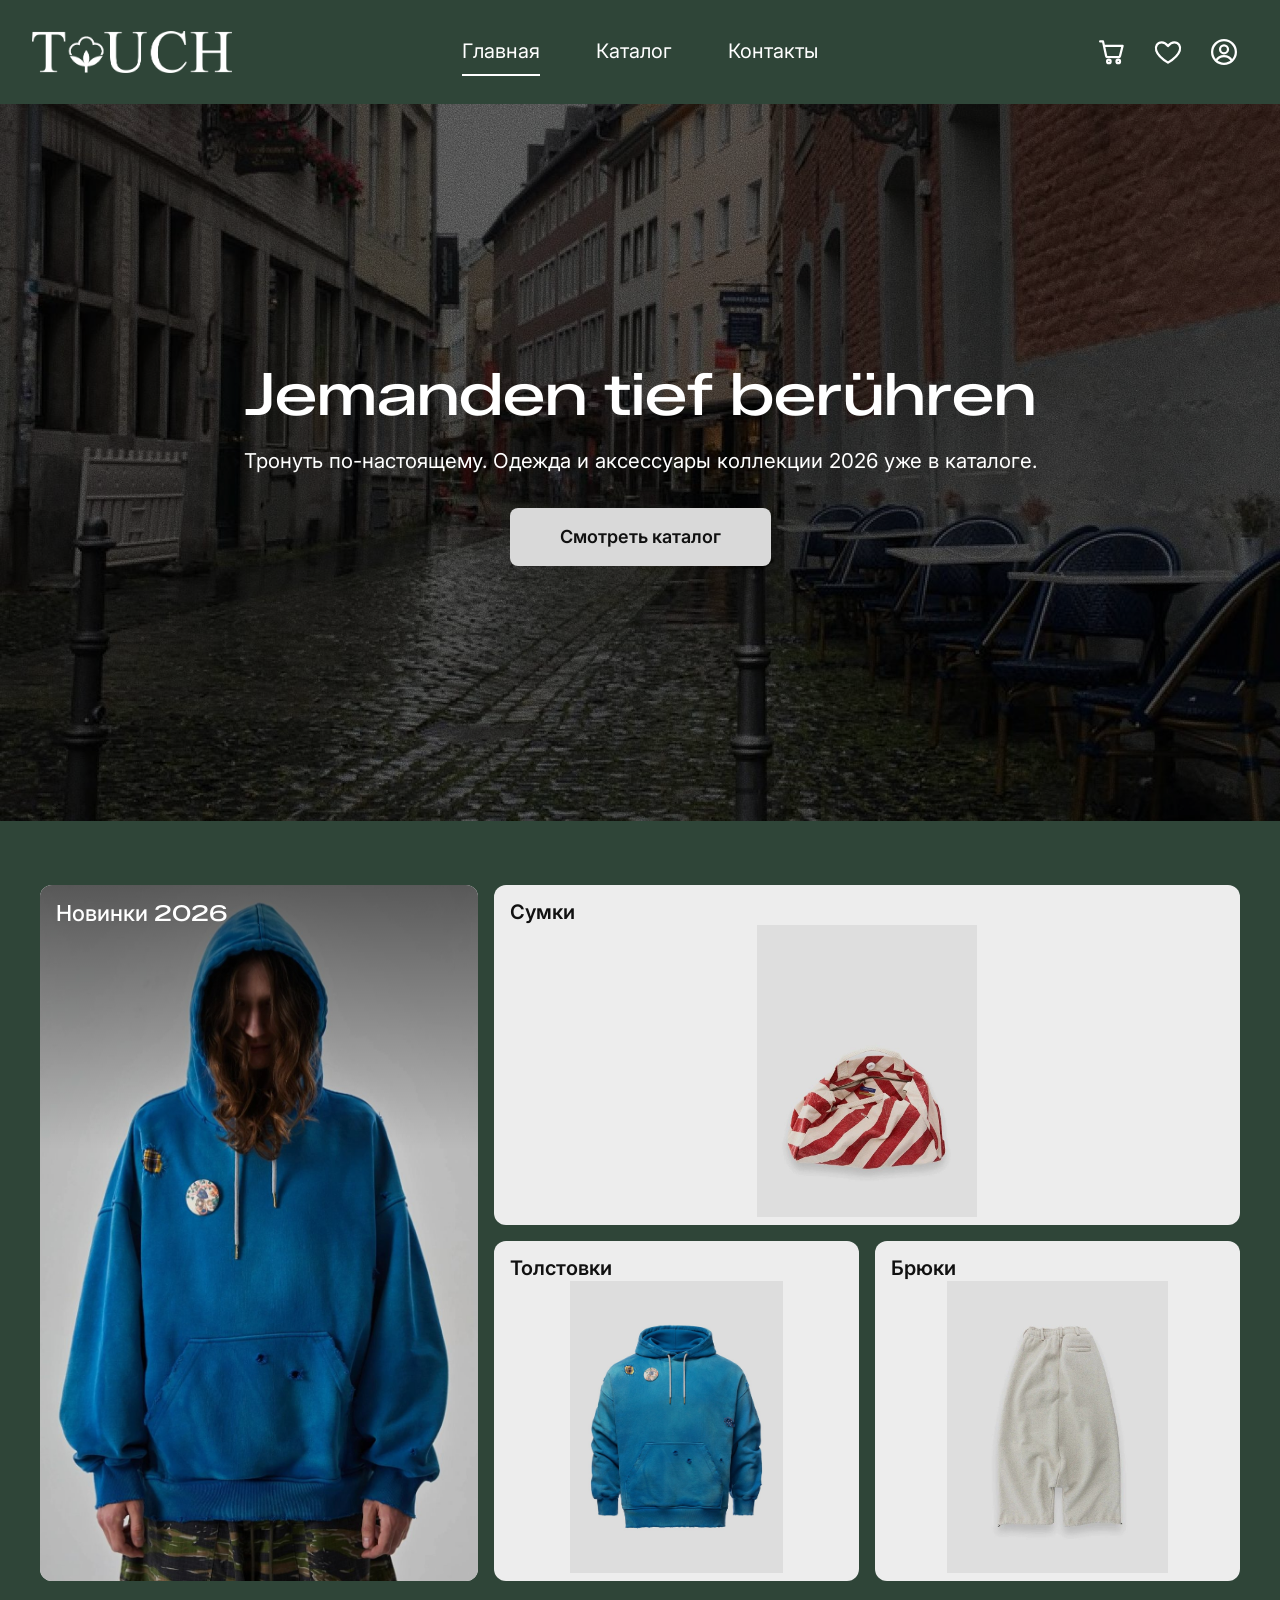
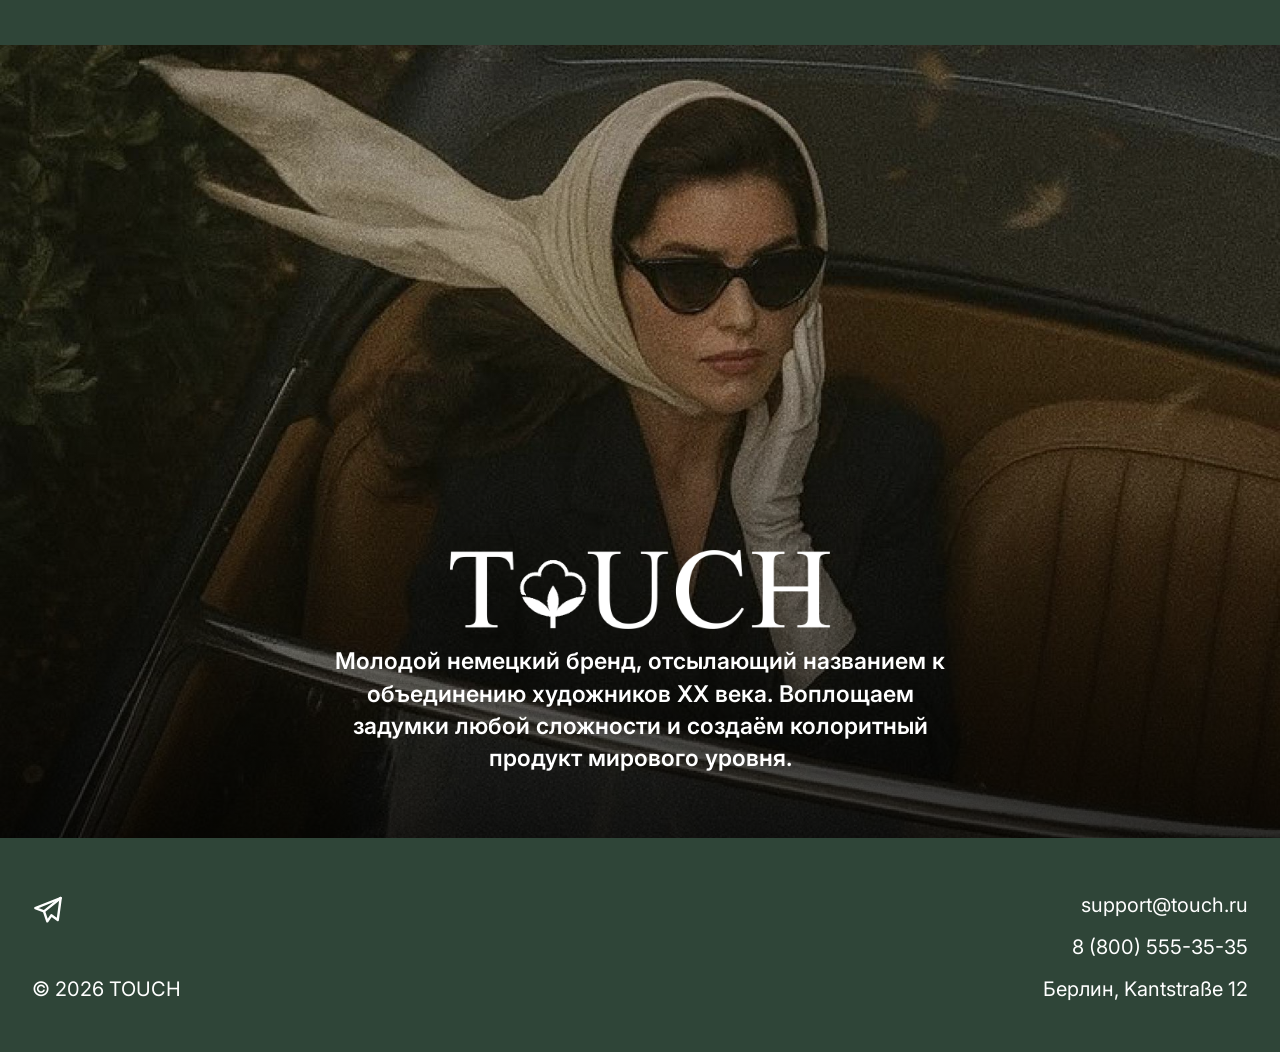
==== commit 55bfd913: "some changes" ====
--- a/index.html
+++ b/index.html
@@ -1,106 +1,123 @@
 <!DOCTYPE html>
 <html lang="ru">
 <head>
-  <meta charset="UTF-8">
-  <meta name="viewport" content="width=device-width, initial-scale=1.0">
-  <title>TOUCH — одежда, которую хочется чувствовать</title>
-  <meta name="description" content="TOUCH — молодой немецкий бренд одежды. Новая коллекция, выразительные формы и вещи для ежедневного движения.">
+  <meta charset="utf-8">
+  <meta name="viewport" content="width=device-width, initial-scale=1">
+  <title>TOUCH — молодой немецкий бренд одежды и аксессуаров</title>
+  <meta name="description" content="Молодой немецкий бренд одежды и аксессуаров TOUCH. Коллекция 2026: худи, свитшоты, брюки, сумки и кепки, вдохновлённые художниками XX века.">
+  <meta name="theme-color" content="#2F4538">
+  <meta property="og:title" content="TOUCH — молодой немецкий бренд одежды и аксессуаров">
+  <meta property="og:description" content="Молодой немецкий бренд одежды и аксессуаров TOUCH. Коллекция 2026: худи, свитшоты, брюки, сумки и кепки, вдохновлённые художниками XX века.">
+  <meta property="og:type" content="website">
+  <meta property="og:locale" content="ru_RU">
+  <link rel="icon" href="favicon.svg" type="image/svg+xml">
+  <link rel="preconnect" href="https://fonts.googleapis.com">
+  <link rel="preconnect" href="https://fonts.gstatic.com" crossorigin>
+  <link rel="stylesheet" href="https://fonts.googleapis.com/css2?family=Inter:wght@400;500;600;700&family=Zalando+Sans+Expanded:wght@500;600&display=swap">
   <link rel="stylesheet" href="css/style.css">
 </head>
 <body>
-  <header class="site-header">
-    <div class="header-inner">
-      <a class="site-logo" href="index.html" aria-label="TOUCH, главная страница"><img src="img/logo-touch.png" alt="TOUCH"></a>
-      <nav class="site-nav" aria-label="Основная навигация">
-        <ul>
-          <li><a href="index.html" aria-current="page">Главная</a></li>
-          <li><a href="catalog.html">Каталог</a></li>
-          <li><a href="contacts.html">Контакты</a></li>
+  <a class="skip-link" href="#main">К основному содержимому</a>
+  <svg class="sprite" aria-hidden="true" focusable="false">
+  <symbol id="icon-cart" viewBox="0 0 24 24"><path d="M2.5 3.5h2.3l2.5 11.7a1 1 0 0 0 1 .8h9.1a1 1 0 0 0 1-.8L20.5 7H6"/><circle cx="9.5" cy="19.5" r="1.4"/><circle cx="17" cy="19.5" r="1.4"/></symbol>
+  <symbol id="icon-heart" viewBox="0 0 24 24"><path d="M12 20.5s-7.8-4.7-9.4-9.6C1.5 7.4 3.5 4.2 7 4.2c2 0 3.4 1 5 3 1.6-2 3-3 5-3 3.5 0 5.5 3.2 4.4 6.7-1.6 4.9-9.4 9.6-9.4 9.6z"/></symbol>
+  <symbol id="icon-user" viewBox="0 0 24 24"><circle cx="12" cy="12" r="9.5"/><circle cx="12" cy="9.8" r="3.2"/><path d="M5.8 18.8c1.3-2.4 3.5-3.6 6.2-3.6s4.9 1.2 6.2 3.6"/></symbol>
+  <symbol id="icon-telegram" viewBox="0 0 24 24"><path d="M21.5 3 2.5 10.6l6.5 2.4L11.5 20.5l3-4.5 4.8 3.5L21.5 3z"/><path d="M9 13 21.5 3"/></symbol>
+  <symbol id="icon-prev" viewBox="0 0 24 24"><path d="M15 5l-7 7 7 7"/></symbol>
+  <symbol id="icon-next" viewBox="0 0 24 24"><path d="M9 5l7 7-7 7"/></symbol>
+  <symbol id="icon-menu" viewBox="0 0 24 24"><path d="M4 7h16M4 12h16M4 17h16"/></symbol>
+</svg>
+  <header class="header">
+    <div class="header__inner">
+      <a class="header__logo" href="index.html" aria-label="TOUCH — на главную">
+        <img class="header__logo-img" src="img/logo-white.png" alt="TOUCH" width="982" height="204">
+      </a>
+      <nav class="header__nav" id="site-nav" aria-label="Основная навигация">
+        <ul class="header__menu">
+        <li><a class="header__link" href="index.html" aria-current="page">Главная</a></li>
+        <li><a class="header__link" href="catalog.html">Каталог</a></li>
+        <li><a class="header__link" href="contacts.html">Контакты</a></li>
         </ul>
       </nav>
-      <nav class="utility-nav" aria-label="Сервисы">
-        <a class="utility-link" href="catalog.html" aria-label="Корзина"><span class="utility-icon utility-icon--bag"></span></a>
-        <a class="utility-link" href="catalog.html" aria-label="Избранное"><span class="utility-icon utility-icon--heart"></span></a>
-        <a class="utility-link" href="catalog.html" aria-label="Профиль"><span class="utility-icon utility-icon--person"></span></a>
-      </nav>
+      <div class="header__actions">
+        <button class="header__icon-btn" type="button" data-cart-open aria-label="Корзина, товаров: 0">
+          <svg class="icon" aria-hidden="true" focusable="false"><use href="#icon-cart"></use></svg>
+          <span class="header__badge" data-cart-badge hidden>0</span>
+        </button>
+        <button class="header__icon-btn header__icon-btn--wishlist" type="button" data-toast="Избранное появится в следующей версии сайта." aria-label="Избранное">
+          <svg class="icon" aria-hidden="true" focusable="false"><use href="#icon-heart"></use></svg>
+        </button>
+        <a class="header__icon-btn" href="login.html" aria-label="Войти в личный кабинет">
+          <svg class="icon" aria-hidden="true" focusable="false"><use href="#icon-user"></use></svg>
+        </a>
+        <button class="header__icon-btn header__burger" type="button" data-burger aria-expanded="false" aria-controls="site-nav" aria-label="Открыть меню">
+          <svg class="icon" aria-hidden="true" focusable="false"><use href="#icon-menu"></use></svg>
+        </button>
+      </div>
     </div>
   </header>
 
-  <main>
-    <section class="hero">
-      <img class="hero-image" src="img/banner.png" alt="Атмосферный образ из новой коллекции TOUCH">
-      <div class="hero-content">
-        <h1>Jemanden tief berühren</h1>
+  <main id="main">
+    <section class="hero" aria-labelledby="hero-title">
+      <img class="hero__image" src="img/hero-street.jpg" alt="Мощёная улица старого немецкого города после дождя, кафе с синими стульями" width="1920" height="1183" fetchpriority="high">
+      <div class="hero__content">
+        <h1 class="hero__title" id="hero-title" lang="de">Jemanden tief berühren</h1>
+        <p class="hero__subtitle">Тронуть по-настоящему. Одежда и аксессуары коллекции 2026 уже в каталоге.</p>
+        <a class="btn btn--secondary btn--large" href="catalog.html">Смотреть каталог</a>
       </div>
     </section>
 
-    <section class="category-section" id="categories">
-      <div class="section-shell">
-        <div class="category-grid">
-          <a class="category-feature" href="catalog.html">
-            <img src="img/hoodie-main.png" alt="Коллекция Новинки 2026">
-            <span class="category-feature__copy">
-              <h3>Новинки 2026</h3>
-            </span>
+    <section class="tiles" aria-labelledby="tiles-title">
+      <div class="container">
+        <h2 class="visually-hidden" id="tiles-title">Категории</h2>
+        <div class="tiles__grid">
+          <a class="tile tile--large" href="catalog.html?cat=new">
+            <img class="tile__img" src="img/tile-new.jpg" alt="Девушка в объёмном синем худи с нашивками-значками" width="1093" height="1500" loading="lazy" decoding="async">
+            <span class="tile__label">Новинки 2026</span>
           </a>
-          <div class="category-stack">
-            <a class="category-card" href="catalog.html">
-              <img src="img/category-hoodies.png" alt="Сумки TOUCH">
-              <span class="category-card__copy">
-                <h3>Сумки</h3>
-              </span>
-            </a>
-            <a class="category-card" href="catalog.html">
-              <img src="img/category-bags.png" alt="Толстовки TOUCH">
-              <span class="category-card__copy">
-                <h3>Толстовки</h3>
-              </span>
-            </a>
-            <a class="category-card" href="catalog.html">
-              <img src="img/category-trousers.png" alt="Брюки TOUCH">
-              <span class="category-card__copy">
-                <h3>Брюки</h3>
-              </span>
-            </a>
-          </div>
+          <a class="tile tile--wide tile--cutout" href="catalog.html?cat=bags">
+            <img class="tile__img" src="img/tile-bags.jpg" alt="Холщовая сумка в красно-белую полоску" width="716" height="948" loading="lazy" decoding="async">
+            <span class="tile__label">Сумки</span>
+          </a>
+          <a class="tile tile--cutout" href="catalog.html?cat=hoodies">
+            <img class="tile__img" src="img/tile-hoodies.jpg" alt="Синее худи с нашивками" width="1093" height="1500" loading="lazy" decoding="async">
+            <span class="tile__label">Толстовки</span>
+          </a>
+          <a class="tile tile--cutout" href="catalog.html?cat=trousers">
+            <img class="tile__img" src="img/tile-trousers.jpg" alt="Светлые свободные брюки" width="716" height="948" loading="lazy" decoding="async">
+            <span class="tile__label">Брюки</span>
+          </a>
         </div>
       </div>
     </section>
 
-    <section class="about-banner">
-      <img src="img/image6.png" alt="TOUCH">
-
-      <div class="about-overlay">
-        <img class="about-logo" src="img/logo-touch.png" alt="TOUCH">
-
-        <p>
-          молодой немецкий бренд, отсылающий названием к объединению художников ХХ века,
-          воплощает задумки любой сложности и создает колоритный продукт мирового уровня.
-        </p>
-
+    <section class="brand" aria-labelledby="brand-title">
+      <img class="brand__image" src="img/brand-scarf.jpg" alt="Женщина в светлом платке и тёмных очках за стеклом старого автомобиля" width="1920" height="1364" loading="lazy" decoding="async">
+      <div class="brand__content">
+        <h2 class="visually-hidden" id="brand-title">О бренде</h2>
+        <img class="brand__logo" src="img/logo-white.png" alt="TOUCH" width="982" height="204">
+        <p class="brand__text">Молодой немецкий бренд, отсылающий названием к объединению художников XX века. Воплощаем задумки любой сложности и создаём колоритный продукт мирового уровня.</p>
       </div>
     </section>
   </main>
 
-  <footer class="site-footer">
-    <div class="footer-inner">
-      <div class="footer-brand">
-        <img class="footer-logo" src="img/logo-touch.png" alt="TOUCH">
+  <footer class="footer">
+    <div class="footer__inner">
+      <div class="footer__brand">
+        <a class="footer__social" href="https://t.me/touch_support" aria-label="TOUCH в Telegram">
+          <svg class="icon" aria-hidden="true" focusable="false"><use href="#icon-telegram"></use></svg>
+        </a>
+        <p class="footer__copy">&copy; 2026 TOUCH</p>
       </div>
-      <div>
-        <p class="footer-label">Telegram</p>
-        <p><a href="#">@touch_brand</a></p>
-      </div>
-      <div>
-        <p class="footer-label">Написать</p>
-        <p><a href="#">hello@touch-brand.ru</a><br><a href="#">+7 999 999 99 99</a></p>
-      </div>
-      <div>
-        <p class="footer-label">Шоурум</p>
-        <address>Москва<br>ул. Большая Дмитровка, 12</address>
-      </div>
+      <address class="footer__contacts">
+        <a class="footer__link" href="mailto:support@touch.ru">support@touch.ru</a>
+        <a class="footer__link" href="tel:+78005553535">8 (800) 555-35-35</a>
+        <span>Берлин, Kantstra&szlig;e 12</span>
+      </address>
     </div>
-    <div class="footer-bottom">© 2026 TOUCH. Все права защищены.</div>
   </footer>
+
+  <div class="toast" role="status" aria-live="polite"></div>
+  <script src="js/main.js"></script>
 </body>
 </html>
--- a/css/style.css
+++ b/css/style.css
@@ -1,1273 +1,1368 @@
-@import url("https://fonts.googleapis.com/css2?family=Inter:wght@400;500;600;700&family=Zalando+Sans+Expanded:wght@400;500;600;700&display=swap");
-
 :root {
-	--forest: #2f4538;
-	--forest-deep: #24362d;
-	--cream: #f6f5f0;
-	--paper: #fff;
-	--ink: #1d241f;
-	--muted: #717971;
-	--line: #c8cec8;
-	--forest-hover: #15261C;
-	--serif: "Zalando Sans Expanded", "Inter", sans-serif;
-	--sans: "Inter", sans-serif;
-	--content: 1240px;
-	--shell: min(var(--content), calc(100% - 64px));
-}
-
-* {
-	box-sizing: border-box;
+  --color-primary: #2F4538;
+  --color-primary-hover: #223429;
+  --color-primary-active: #15261C;
+  --color-secondary: #D9D9D9;
+  --color-secondary-hover: #CACACA;
+  --color-secondary-active: #B8B8B8;
+  --color-accent: #156B91;
+  --color-text: #111111;
+  --color-text-muted: #595959;
+  --color-bg: #FFFFFF;
+  --color-surface: #EDEDED;
+  --color-border: #111111;
+  --color-disabled: #D5D5D5;
+  --color-disabled-text: #595959;
+  --color-error: #B3261E;
+  --color-error-bg: #FF9999;
+  --color-on-primary: #FFFFFF;
+
+  --font-heading: "Zalando Sans Expanded", "Inter", Arial, sans-serif;
+  --font-body: "Inter", system-ui, -apple-system, "Segoe UI", Arial, sans-serif;
+
+  --spacing-sm: 8px;
+  --spacing-md: 16px;
+  --spacing-lg: 32px;
+  --spacing-xl: 64px;
+
+  --radius-sm: 8px;
+  --radius-md: 12px;
+  --radius-lg: 16px;
+  --radius-pill: 999px;
+
+  --fs-h1: 40px;
+  --fs-h2: 28px;
+  --fs-body: 16px;
+  --fs-small: 14px;
+
+  --container: 1200px;
+  --header-height: 104px;
+}
+
+*,
+*::before,
+*::after {
+  box-sizing: border-box;
 }
 
 html {
-	scroll-behavior: smooth;
+  -webkit-text-size-adjust: 100%;
+}
+
+body,
+h1, h2, h3, h4,
+p, ul, ol, dl, dd,
+figure, blockquote {
+  margin: 0;
+}
+
+ul, ol {
+  padding: 0;
+  list-style: none;
 }
 
 body {
-	margin: 0;
-	min-width: 320px;
-	background: var(--paper);
-	color: var(--ink);
-	font: 16px/1.45 var(--sans);
-	overflow-x: hidden;
+  min-height: 100vh;
+  display: flex;
+  flex-direction: column;
+  font-family: var(--font-body);
+  font-size: var(--fs-body);
+  line-height: 1.5;
+  color: var(--color-text);
+  background: var(--color-bg);
+}
+
+main {
+  flex: 1 0 auto;
+}
+
+img,
+svg {
+  display: block;
+  max-width: 100%;
 }
 
 img {
-	display: block;
-	max-width: 100%;
+  height: auto;
 }
 
 a {
-	color: inherit;
-	text-decoration: none;
-}
-
-:is(a, button, input, select):focus-visible {
-	outline: 3px solid var(--forest-hover);
-	outline-offset: 3px;
+  color: inherit;
 }
 
 button,
 input,
-select {
-	font: inherit;
-}
-
-.site-header {
-	min-height: 130px;
-	display: flex;
-	align-items: center;
-	background: var(--forest);
-	color: var(--paper);
-}
-
-.header-inner,
-.footer-inner,
-.section-shell,
-.footer-bottom {
-	width: var(--shell);
-	margin-inline: auto;
-}
-
-.header-inner {
-	display: grid;
-	grid-template-columns: 1fr auto 1fr;
-	align-items: center;
-	gap: 28px;
-}
-
-.site-logo {
-	width: 158px;
-}
-
-.site-logo img {
-	width: 100%;
-}
-
-.site-nav ul,
-.utility-nav {
-	display: flex;
-	align-items: center;
-	gap: 34px;
-	padding: 0;
-	margin: 0;
-	list-style: none;
-}
-
-.site-nav a {
-	position: relative;
-	display: inline-block;
-	padding: 8px 0;
-	color: rgba(255, 255, 255, .78);
-	font-size: 14px;
-	letter-spacing: .02em;
-	transition: color .25s ease;
-}
-
-.site-nav a:hover,
-.site-nav a[aria-current="page"] {
-	color: var(--paper);
-}
-
-.site-nav a[aria-current="page"]::after {
-	content: "";
-	position: absolute;
-	inset: auto 0 1px;
-	height: 1px;
-	background: var(--paper);
-}
-
-.utility-nav {
-	justify-content: flex-end;
-	gap: 21px;
-}
-
-.utility-link {
-	display: inline-flex;
-	align-items: center;
-	justify-content: center;
-	width: 26px;
-	height: 30px;
-	color: var(--paper);
-	opacity: .88;
-	transition: opacity .25s ease, transform .25s ease;
-}
-
-.utility-link:hover {
-	opacity: 1;
-	transform: translateY(-2px);
-}
-
-.utility-icon {
-	display: block;
-	width: 22px;
-	height: 22px;
-	background-size: contain;
-	background-repeat: no-repeat;
-	background-position: center;
-}
-
-.utility-icon--bag {
-	margin-top: 4px;
-	background-image: url("../img/Корзина.png");
-	width: 60px;
-	height: 40px;
-	background-size: 100% 80%;
-}
-
-.utility-icon--heart {
-	margin-top: 4px;
-	background-image: url("../img/icon-park-outline_like.png");
-}
-
-.utility-icon--person {
-	margin-top: 4px;
-	background-image: url("../img/gg_profile.png");
+select,
+textarea {
+  font: inherit;
+  color: inherit;
+}
+
+h1, h2, h3 {
+  line-height: 1.2;
+}
+
+:focus-visible {
+  outline: 3px solid var(--color-accent);
+  outline-offset: 3px;
+}
+
+.header :focus-visible,
+.footer :focus-visible,
+.hero :focus-visible,
+.brand :focus-visible,
+.tiles :focus-visible {
+  outline-color: #FFFFFF;
+}
+
+.visually-hidden {
+  position: absolute;
+  width: 1px;
+  height: 1px;
+  margin: -1px;
+  padding: 0;
+  overflow: hidden;
+  clip: rect(0 0 0 0);
+  white-space: nowrap;
+  border: 0;
+}
+
+.sprite {
+  position: absolute;
+  width: 0;
+  height: 0;
+  overflow: hidden;
+}
+
+.icon {
+  width: 24px;
+  height: 24px;
+  fill: none;
+  stroke: currentColor;
+  stroke-width: 1.8;
+  stroke-linecap: round;
+  stroke-linejoin: round;
+}
+
+.skip-link {
+  position: absolute;
+  top: -100px;
+  left: 16px;
+  z-index: 100;
+  padding: 12px 20px;
+  background: #FFFFFF;
+  color: var(--color-text);
+  border-radius: var(--radius-sm);
+}
+
+.skip-link:focus {
+  top: 16px;
+}
+
+.container {
+  width: 100%;
+  max-width: calc(var(--container) + 2 * var(--spacing-lg));
+  margin: 0 auto;
+  padding: 0 var(--spacing-lg);
+}
+
+.page-title {
+  font-size: var(--fs-h1);
+  font-weight: 700;
+}
+
+.section-title {
+  font-size: var(--fs-h2);
+  font-weight: 700;
+}
+
+
+.header {
+  position: relative;
+  background: var(--color-primary);
+  color: var(--color-on-primary);
+}
+
+.header__inner {
+  display: grid;
+  grid-template-columns: 1fr auto 1fr;
+  align-items: center;
+  gap: var(--spacing-lg);
+  max-width: 1440px;
+  min-height: var(--header-height);
+  margin: 0 auto;
+  padding: 0 var(--spacing-lg);
+}
+
+.header__logo {
+  justify-self: start;
+  display: flex;
+  align-items: center;
+  min-height: 44px;
+}
+
+.header__logo-img {
+  width: 200px;
+  height: auto;
+}
+
+.header__menu {
+  display: flex;
+  gap: 56px;
+}
+
+.header__link {
+  display: inline-block;
+  padding: 8px 0;
+  font-size: 20px;
+  color: var(--color-on-primary);
+  text-decoration: none;
+  border-bottom: 2px solid transparent;
+}
+
+.header__link:hover {
+  border-bottom-color: rgba(255, 255, 255, 0.65);
+}
+
+.header__link[aria-current="page"] {
+  border-bottom-color: #FFFFFF;
+}
+
+.header__actions {
+  justify-self: end;
+  display: flex;
+  align-items: center;
+  gap: var(--spacing-sm);
+}
+
+.header__icon-btn {
+  position: relative;
+  display: grid;
+  place-items: center;
+  width: 48px;
+  height: 48px;
+  padding: 0;
+  color: var(--color-on-primary);
+  background: transparent;
+  border: 0;
+  border-radius: 50%;
+  cursor: pointer;
+  text-decoration: none;
+}
+
+.header__icon-btn:hover {
+  background: rgba(255, 255, 255, 0.14);
+}
+
+.header__icon-btn .icon {
+  width: 30px;
+  height: 30px;
+}
+
+.header__badge {
+  position: absolute;
+  top: 3px;
+  right: 1px;
+  min-width: 20px;
+  height: 20px;
+  padding: 0 5px;
+  display: grid;
+  place-items: center;
+  font-size: 12px;
+  font-weight: 700;
+  line-height: 1;
+  color: var(--color-primary);
+  background: #FFFFFF;
+  border-radius: 10px;
+}
+
+.header__badge[hidden] {
+  display: none;
+}
+
+.header__burger {
+  display: none;
+}
+
+.btn {
+  display: inline-flex;
+  align-items: center;
+  justify-content: center;
+  gap: var(--spacing-sm);
+  min-height: 48px;
+  padding: 12px 32px;
+  font-size: var(--fs-body);
+  font-weight: 600;
+  line-height: 1.2;
+  text-align: center;
+  text-decoration: none;
+  border: 2px solid transparent;
+  border-radius: var(--radius-pill);
+  cursor: pointer;
+  transition: background-color 0.2s, color 0.2s, border-color 0.2s;
+}
+
+.btn--primary {
+  color: var(--color-on-primary);
+  background: var(--color-primary);
+}
+
+.btn--primary:hover {
+  background: var(--color-primary-hover);
+}
+
+.btn--primary:active {
+  background: var(--color-primary-active);
+}
+
+.btn--secondary {
+  color: var(--color-text);
+  background: var(--color-secondary);
+}
+
+.btn--secondary:hover {
+  background: var(--color-secondary-hover);
+}
+
+.btn--secondary:active {
+  background: var(--color-secondary-active);
+}
+
+.btn--text {
+  padding: 8px 16px;
+  font-weight: 500;
+  color: var(--color-text);
+  background: transparent;
+}
+
+.btn--text:hover {
+  background: var(--color-surface);
+}
+
+.btn--text:active {
+  background: var(--color-secondary);
+}
+
+.btn--outline {
+  color: var(--color-text);
+  background: transparent;
+  border-color: var(--color-border);
+}
+
+.btn--outline:hover {
+  background: var(--color-surface);
+}
+
+.btn--small {
+  min-height: 44px;
+  padding: 8px 20px;
+  font-size: var(--fs-small);
+}
+
+.btn--large {
+  min-height: 56px;
+  padding: 16px 48px;
+  font-size: 18px;
+  border-radius: var(--radius-sm);
+}
+
+.btn:disabled,
+.btn[aria-disabled="true"] {
+  color: var(--color-disabled-text);
+  background: var(--color-disabled);
+  cursor: not-allowed;
+}
+
+.field {
+  display: grid;
+  gap: var(--spacing-sm);
+  width: 100%;
+}
+
+.field__label {
+  font-size: var(--fs-body);
+}
+
+.field__control {
+  width: 100%;
+  min-height: 52px;
+  padding: 12px 16px;
+  background: #FFFFFF;
+  border: 1px solid var(--color-border);
+  border-radius: var(--radius-sm);
+}
+
+.field__control--pill {
+  border-radius: var(--radius-pill);
+}
+
+textarea.field__control {
+  min-height: 140px;
+  resize: vertical;
+}
+
+.field__control:focus {
+  border-color: var(--color-accent);
+  box-shadow: 0 0 0 2px var(--color-accent);
+  outline: none;
+}
+
+.field--error .field__control {
+  background: var(--color-error-bg);
+  border-color: var(--color-error);
+}
+
+.field__error {
+  font-size: var(--fs-small);
+  color: var(--color-error);
+}
+
+.field__error[hidden] {
+  display: none;
+}
+
+.checkbox {
+  display: flex;
+  align-items: flex-start;
+  gap: 12px;
+  font-size: var(--fs-small);
+  cursor: pointer;
+}
+
+.checkbox__input {
+  flex: 0 0 auto;
+  width: 24px;
+  height: 24px;
+  margin: 0;
+  appearance: none;
+  -webkit-appearance: none;
+  background: #FFFFFF;
+  border: 1px solid var(--color-border);
+  border-radius: 6px;
+  cursor: pointer;
+}
+
+.checkbox__input:checked {
+  background: #FFFFFF url("data:image/svg+xml,%3Csvg xmlns='http://www.w3.org/2000/svg' viewBox='0 0 24 24' fill='none' stroke='%23111111' stroke-width='2' stroke-linecap='round'%3E%3Cpath d='M6 6l12 12M18 6L6 18'/%3E%3C/svg%3E") center / 16px no-repeat;
+}
+
+.checkbox__input:disabled {
+  background-color: var(--color-disabled);
+  cursor: not-allowed;
+}
+
+.checkbox--error .checkbox__input {
+  border-color: var(--color-error);
+  background-color: var(--color-error-bg);
+}
+
+.card {
+  position: relative;
+  display: flex;
+  flex-direction: column;
+  overflow: hidden;
+  background: #FFFFFF;
+  border: 1px solid var(--color-border);
+  border-radius: var(--radius-lg);
+}
+
+.card__media {
+  aspect-ratio: 4 / 5;
+  background: var(--color-surface);
+}
+
+.card__img {
+  width: 100%;
+  height: 100%;
+  object-fit: cover;
+}
+
+.card__body {
+  display: flex;
+  flex: 1;
+  flex-direction: column;
+  gap: var(--spacing-sm);
+  padding: var(--spacing-md);
+}
+
+.card__title {
+  font-size: var(--fs-body);
+  font-weight: 700;
+  line-height: 1.3;
+}
+
+.card__text {
+  font-size: var(--fs-small);
+  line-height: 1.4;
+  color: var(--color-text-muted);
+}
+
+.card__footer {
+  display: flex;
+  align-items: baseline;
+  justify-content: space-between;
+  gap: var(--spacing-md);
+  margin-top: auto;
+  padding-top: var(--spacing-sm);
+}
+
+.card__link {
+  font-size: var(--fs-small);
+  color: var(--color-text);
+}
+
+.card__link::after {
+  content: "";
+  position: absolute;
+  inset: 0;
+}
+
+.card__price {
+  font-weight: 700;
+  white-space: nowrap;
+}
+
+.footer {
+  flex-shrink: 0;
+  padding: 48px 0;
+  color: var(--color-on-primary);
+  background: var(--color-primary);
+}
+
+.footer__inner {
+  display: flex;
+  align-items: flex-end;
+  justify-content: space-between;
+  gap: var(--spacing-lg);
+  max-width: 1440px;
+  margin: 0 auto;
+  padding: 0 var(--spacing-lg);
+}
+
+.footer__brand {
+  display: grid;
+  gap: 40px;
+}
+
+.footer__social {
+  display: inline-grid;
+  place-items: center;
+  width: 48px;
+  height: 48px;
+  margin-left: -8px;
+  color: var(--color-on-primary);
+  border-radius: 50%;
+}
+
+.footer__social:hover {
+  background: rgba(255, 255, 255, 0.14);
+}
+
+.footer__social .icon {
+  width: 32px;
+  height: 32px;
+}
+
+.footer__copy {
+  font-size: 20px;
+}
+
+.footer__contacts {
+  display: grid;
+  gap: 12px;
+  font-size: 20px;
+  font-style: normal;
+  text-align: right;
+}
+
+.footer__link {
+  display: inline-block;
+  padding: 10px 0;
+  margin: -10px 0;
+  color: var(--color-on-primary);
+  text-decoration: none;
+}
+
+.footer__link:hover {
+  text-decoration: underline;
+}
+
+.toast {
+  position: fixed;
+  left: 50%;
+  bottom: 24px;
+  z-index: 60;
+  max-width: calc(100% - 32px);
+  padding: 14px 22px;
+  font-size: var(--fs-small);
+  color: #FFFFFF;
+  background: var(--color-text);
+  border-radius: var(--radius-md);
+  opacity: 0;
+  transform: translate(-50%, 16px);
+  pointer-events: none;
+  transition: opacity 0.25s, transform 0.25s;
+}
+
+.toast.is-visible {
+  opacity: 1;
+  transform: translate(-50%, 0);
 }
 
 .hero {
-	position: relative;
-	min-height: min(680px, calc(100vh - 130px));
-	display: grid;
-	place-items: center;
-	overflow: hidden;
-	background: var(--forest);
-	color: var(--paper);
-}
-
-.hero::before {
-	content: "";
-	position: absolute;
-	inset: 0;
-	background: linear-gradient(180deg, rgba(24, 32, 27, .03), rgba(24, 32, 27, .53));
-}
-
-.hero-image {
-	position: absolute;
-	inset: 0;
-	width: 100%;
-	height: 100%;
-	object-fit: cover;
-}
-
-.hero-content {
-	position: relative;
-	z-index: 1;
-	width: min(1200px, calc(100% - 48px));
-	text-align: center;
-}
-
-.eyebrow {
-	margin: 0 0 20px;
-	font-size: 11px;
-	font-weight: 600;
-	letter-spacing: .16em;
-	text-transform: uppercase;
-}
-
-.hero h1 {
-	max-width: 1200px;
-	margin: 0 auto;
-	font-family: var(--serif);
-	font-size: clamp(42px, 4.86vw, 70px);
-	font-weight: 500;
-	letter-spacing: -.065em;
-	line-height: .98;
-	white-space: nowrap;
-	animation: slidein 3s;
-}
-
-@keyframes slidein {
-	from {
-		transform: translateX(2500px);
-	}
-
-	to {
-		transform: translateX(0);
-	}
-}
-
-.category-section {
-	padding: 92px 0;
-	background: var(--forest);
-}
-
-.page-heading h1 {
-	margin: 0;
-	font-family: var(--serif);
-	font-size: clamp(38px, 5vw, 68px);
-	font-weight: 500;
-	letter-spacing: -.065em;
-	line-height: 1;
-}
-
-.category-grid {
-	display: grid;
-	grid-template-columns: minmax(0, 1.15fr) minmax(360px, .85fr);
-	gap: 18px;
-}
-
-.category-feature,
-.category-card {
-	position: relative;
-	display: block;
-	min-height: 280px;
-	overflow: hidden;
-	background: var(--forest);
-	border-radius: 20px;
-}
-
-.category-feature {
-	min-height: 580px;
-}
-
-.category-feature img,
-.category-card img {
-	width: 100%;
-	height: 100%;
-	object-fit: cover;
-	transition: transform .55s ease;
-}
-
-.category-feature:hover img,
-.category-card:hover img {
-	transform: scale(1.035);
-}
-
-.category-feature::after,
-.category-card::after {
-	content: "";
-	position: absolute;
-	inset: 0;
-	background: linear-gradient(180deg, rgba(24, 34, 29, .25), rgba(24, 34, 29, 0));
-}
-
-.category-feature__copy,
-.category-card__copy {
-	position: absolute;
-	z-index: 1;
-	inset: 10px auto auto 14px;
-	color: var(--paper);
-}
-
-.category-card .category-card__copy {
-	color: #000000;
-}
-
-.category-feature__copy h3,
-.category-card__copy h3 {
-	margin: 0;
-	font-family: var(--serif);
-	font-size: clamp(20px, 3vw, 36px);
-	font-weight: 500;
-	letter-spacing: -.06em;
-}
-
-.category-feature__copy span,
-.category-card__copy span {
-	display: block;
-	margin-top: 4px;
-	font-size: 10px;
-	letter-spacing: .12em;
-	text-transform: uppercase;
-}
-
-.category-stack {
-	display: grid;
-	grid-template-columns: repeat(2, 1fr);
-	gap: 18px;
-}
-
-.category-stack .category-card {
-	min-height: 280px;
-}
-
-.category-stack .category-card:first-child {
-	grid-column: 1 / -1;
-}
-
-.brand-section {
-	padding: 120px 0 135px;
-	background: var(--forest-deep);
-	color: var(--paper);
-}
-
-.brand-grid {
-	display: grid;
-	grid-template-columns: minmax(170px, .8fr) minmax(0, 1.2fr);
-	gap: 80px;
-	align-items: start;
-}
-
-.brand-mark {
-	width: min(230px, 100%);
-	filter: brightness(0) invert(1);
-}
-
-.brand-copy {
-	max-width: 680px;
-}
-
-.brand-copy h2 {
-	margin: 0 0 35px;
-	font-family: var(--serif);
-	font-size: clamp(34px, 5vw, 74px);
-	font-weight: 500;
-	letter-spacing: -.07em;
-	line-height: 1;
-}
-
-.brand-copy p {
-	max-width: 590px;
-	margin: 0;
-	color: rgba(255, 255, 255, .72);
-	font-size: clamp(17px, 2vw, 23px);
-	line-height: 1.45;
-}
-
-.site-footer {
-	padding: 45px 0 36px;
-	background: var(--forest);
-	color: var(--paper);
-}
-
-.footer-inner {
-	display: grid;
-	grid-template-columns: 1.25fr 1fr 1fr 1fr;
-	gap: 35px;
-	align-items: start;
-}
-
-.footer-logo {
-	width: 130px;
-	filter: brightness(0) invert(1);
-}
-
-.footer-label {
-	margin: 0 0 13px;
-	color: rgba(255, 255, 255, .5);
-	font-size: 10px;
-	letter-spacing: .13em;
-	text-transform: uppercase;
-}
-
-.footer-inner :is(p, address) {
-	margin: 0;
-	color: rgba(255, 255, 255, .86);
-	font-size: 13px;
-	font-style: normal;
-	line-height: 1.55;
-}
-
-.footer-inner a:hover {
-	color: var(--forest-hover);
-}
-
-.footer-bottom {
-	margin: 44px auto 0;
-	padding-top: 18px;
-	border-top: 1px solid rgba(255, 255, 255, .17);
-	color: rgba(255, 255, 255, .48);
-	font-size: 11px;
-}
-
-.page-main {
-	min-height: 70vh;
-}
-
-.page-heading {
-	display: flex;
-	align-items: end;
-	justify-content: space-between;
-	gap: 28px;
-	padding: 82px 0 35px;
-}
-
-.page-heading p {
-	max-width: 275px;
-	margin: 0 0 4px;
-	color: var(--muted);
-	font-size: 13px;
-}
-
-.catalog-tools {
-	margin-bottom: 35px;
-	padding: 24px;
-	border: 1px solid var(--line);
-	border-radius: 18px;
-	background: var(--cream);
-}
-
-.search-line {
-	position: relative;
-	margin-bottom: 22px;
-}
-
-.search-line input {
-	width: 100%;
-	height: 52px;
-	border: 1px solid var(--forest);
-	border-radius: 999px;
-	background: var(--paper);
-	padding: 0 22px;
-	color: var(--ink);
-}
-
-.search-line input::placeholder {
-	color: var(--muted);
-}
-
-.search-line button {
-	position: absolute;
-	top: 6px;
-	right: 6px;
-	height: 40px;
-	border: 0;
-	border-radius: 999px;
-	background: var(--forest);
-	padding: 0 20px;
-	color: var(--paper);
-	cursor: pointer;
-}
-
-.filter-line {
-	display: grid;
-	grid-template-columns: 1.2fr repeat(3, 1fr) 1.2fr;
-	gap: 12px;
-}
-
-.filter-field {
-	display: grid;
-	gap: 7px;
-}
-
-.filter-field label {
-	color: var(--muted);
-	font-size: 10px;
-	letter-spacing: .1em;
-	text-transform: uppercase;
-}
-
-.filter-field select {
-	width: 100%;
-	min-width: 0;
-	border: 0;
-	border-bottom: 1px solid var(--forest);
-	background: transparent;
-	padding: 5px 2px 9px;
-	color: var(--ink);
-}
-
-.catalog-count {
-	display: flex;
-	align-items: center;
-	justify-content: space-between;
-	margin-bottom: 15px;
-	color: var(--muted);
-	font-size: 12px;
-}
-
-.product-grid {
-	display: grid;
-	grid-template-columns: repeat(4, minmax(0, 1fr));
-	gap: 17px;
-	padding-bottom: 75px;
-}
-
-.product-card {
-	min-width: 0;
-	min-height: 415px;
-	display: flex;
-	flex-direction: column;
-	border: 2px solid var(--forest);
-	border-radius: 15px;
-	overflow: hidden;
-	background: var(--paper);
-	transition: background .25s ease, transform .25s ease;
-}
-
-.product-card:hover {
-	background: var(--forest);
-	transform: translateY(-4px);
-}
-
-.product-card:hover * {
-	color: var(--paper);
-}
-
-.product-card__image {
-	width: 100%;
-	aspect-ratio: 268 / 265;
-	object-fit: contain;
-	background: var(--cream);
-}
-
-.product-card__body {
-	display: flex;
-	flex: 1;
-	flex-direction: column;
-	padding: 15px 15px 16px;
-}
-
-.product-card h2 {
-	margin: 0 0 6px;
-	font-size: 15px;
-	font-weight: 600;
-	line-height: 1.25;
-}
-
-.product-card p {
-	min-height: 38px;
-	margin: 0;
-	color: var(--muted);
-	font-size: 11px;
-	line-height: 1.45;
-}
-
-.product-card__bottom {
-	display: flex;
-	align-items: end;
-	justify-content: space-between;
-	gap: 12px;
-	margin-top: auto;
-	padding-top: 18px;
-}
-
-.product-card__price {
-	color: var(--forest);
-	font-size: 13px;
-	font-weight: 600;
-}
-
-.product-card__link {
-	border-bottom: 1px solid currentColor;
-	color: var(--forest);
-	font-size: 11px;
-	letter-spacing: .06em;
-	text-transform: uppercase;
-}
-
-.more-link {
-	width: max-content;
-	display: flex;
-	align-items: center;
-	gap: 13px;
-	margin: 0 auto 87px;
-	border-bottom: 1px solid var(--forest);
-	padding-bottom: 9px;
-	color: var(--forest);
-	font-size: 12px;
-	letter-spacing: .1em;
-	text-transform: uppercase;
-}
-
-.more-link::after {
-	content: "↓";
-	font-size: 17px;
-}
-
-.product-layout {
-	display: grid;
-	grid-template-columns: minmax(0, 1.1fr) minmax(350px, .9fr);
-	gap: clamp(45px, 8vw, 115px);
-	padding: 80px 0 110px;
-}
-
-.gallery-main {
-	position: relative;
-	overflow: hidden;
-	background: var(--cream);
-}
-
-.gallery-main img {
-	width: 100%;
-	aspect-ratio: 1 / 1;
-	object-fit: contain;
-}
-
-.gallery-arrow {
-	position: absolute;
-	top: 50%;
-	display: grid;
-	place-items: center;
-	width: 43px;
-	height: 43px;
-	border: 1px solid var(--forest);
-	border-radius: 50%;
-	background: rgba(255, 255, 255, .88);
-	color: var(--forest);
-	font-size: 24px;
-	line-height: 1;
-	transform: translateY(-50%);
-}
-
-.gallery-arrow--prev {
-	left: 20px;
-}
-
-.gallery-arrow--next {
-	right: 20px;
-}
-
-.gallery-thumbs {
-	display: grid;
-	grid-template-columns: repeat(3, 1fr);
-	gap: 11px;
-	margin-top: 11px;
-}
-
-.gallery-thumb {
-	display: block;
-	border: 1px solid var(--line);
-	background: var(--cream);
-}
-
-.gallery-thumb:hover {
-	border-color: var(--forest);
-}
-
-.gallery-thumb img {
-	width: 100%;
-	aspect-ratio: 1 / .72;
-	object-fit: contain;
-}
-
-.product-info {
-	padding-top: 11px;
-}
-
-.product-info h1 {
-	max-width: 590px;
-	margin: 0 0 38px;
-	font-family: var(--serif);
-	font-size: clamp(34px, 4.2vw, 62px);
-	font-weight: 500;
-	letter-spacing: -.07em;
-	line-height: .98;
-}
-
-.info-section {
-	padding: 20px 0;
-	border-top: 1px solid var(--line);
-}
-
-.info-section h2 {
-	margin: 0 0 13px;
-	font-size: 12px;
-	font-weight: 600;
-	letter-spacing: .1em;
-	text-transform: uppercase;
-}
-
-.info-section p {
-	max-width: 510px;
-	margin: 0;
-	color: var(--muted);
-	font-size: 14px;
-}
-
-.info-list {
-	display: grid;
-	grid-template-columns: 1fr 1fr;
-	gap: 12px;
-	margin: 0;
-}
-
-.info-list div {
-	display: grid;
-	gap: 3px;
-}
-
-.info-list dt {
-	color: var(--muted);
-	font-size: 11px;
-}
-
-.info-list dd {
-	margin: 0;
-	font-size: 13px;
-}
-
-.product-buy {
-	display: flex;
-	align-items: center;
-	justify-content: space-between;
-	gap: 20px;
-	margin-top: 27px;
-}
-
-.product-price {
-	color: var(--forest);
-	font-size: 24px;
-	font-weight: 600;
-}
-
-.button {
-	display: inline-flex;
-	align-items: center;
-	justify-content: center;
-	min-height: 50px;
-	border: 1px solid var(--forest);
-	background: var(--forest);
-	padding: 0 27px;
-	color: var(--paper);
-	font-size: 12px;
-	letter-spacing: .08em;
-	text-transform: uppercase;
-	transition: background .25s ease, color .25s ease;
-	border-radius: 20px;
-}
-
-.button:hover {
-	background: var(--forest-hover);
+  position: relative;
+  display: grid;
+  place-items: center;
+  min-height: clamp(420px, 56vw, 820px);
+  overflow: hidden;
+  color: #FFFFFF;
+  isolation: isolate;
+}
+
+.hero__image {
+  position: absolute;
+  inset: 0;
+  z-index: -2;
+  width: 100%;
+  height: 100%;
+  object-fit: cover;
+}
+
+.hero::after {
+  content: "";
+  position: absolute;
+  inset: 0;
+  z-index: -1;
+  background: rgba(0, 0, 0, 0.4);
+}
+
+.hero__content {
+  max-width: 960px;
+  padding: var(--spacing-xl) var(--spacing-lg);
+  text-align: center;
+}
+
+.hero__title {
+  font-family: var(--font-heading);
+  font-size: clamp(28px, 4.6vw, 64px);
+  font-weight: 500;
+  line-height: 1.2;
+}
+
+.hero__subtitle {
+  margin: var(--spacing-md) 0 var(--spacing-lg);
+  font-size: clamp(16px, 1.6vw, 22px);
+}
+
+.tiles {
+  padding: var(--spacing-xl) 0;
+  background: var(--color-primary);
+}
+
+.tiles__grid {
+  display: grid;
+  grid-template-columns: 1.2fr 1fr 1fr;
+  grid-template-rows: repeat(2, minmax(300px, 340px));
+  gap: var(--spacing-md);
+}
+
+.tile {
+  position: relative;
+  display: block;
+  overflow: hidden;
+  color: var(--color-text);
+  text-decoration: none;
+  background: var(--color-surface);
+  border-radius: var(--radius-md);
+}
+
+.tile--large {
+  grid-row: 1 / span 2;
+  color: #FFFFFF;
+}
+
+.tile--wide {
+  grid-column: 2 / span 2;
+}
+
+.tile__img {
+  position: absolute;
+  inset: 0;
+  width: 100%;
+  height: 100%;
+  object-fit: cover;
+  transition: transform 0.4s;
+}
+
+.tile--cutout .tile__img {
+  padding: 40px 12px 8px;
+  object-fit: contain;
+  mix-blend-mode: multiply;
+}
+
+.tile:hover .tile__img {
+  transform: scale(1.03);
+}
+
+.tile--large::after {
+  content: "";
+  position: absolute;
+  inset: 0;
+  background: linear-gradient(to bottom, rgba(0, 0, 0, 0.5), rgba(0, 0, 0, 0) 38%);
+  pointer-events: none;
+}
+
+.tile__label {
+  position: absolute;
+  top: 12px;
+  left: 16px;
+  z-index: 1;
+  font-size: 20px;
+  font-weight: 600;
+}
+
+.tile--large .tile__label {
+  font-family: var(--font-heading);
+  font-size: 22px;
+  font-weight: 500;
+}
+
+.brand {
+  position: relative;
+  display: grid;
+  align-items: end;
+  justify-items: center;
+  min-height: clamp(480px, 62vw, 880px);
+  overflow: hidden;
+  color: #FFFFFF;
+  isolation: isolate;
+}
+
+.brand__image {
+  position: absolute;
+  inset: 0;
+  z-index: -2;
+  width: 100%;
+  height: 100%;
+  object-fit: cover;
+  object-position: center 30%;
+}
+
+.brand::after {
+  content: "";
+  position: absolute;
+  inset: 0;
+  z-index: -1;
+  background: linear-gradient(to top, rgba(0, 0, 0, 0.78), rgba(0, 0, 0, 0.1) 62%);
+}
+
+.brand__content {
+  max-width: 680px;
+  padding: 0 var(--spacing-lg) var(--spacing-xl);
+  text-align: center;
+}
+
+.brand__logo {
+  width: min(380px, 70%);
+  margin: 0 auto var(--spacing-md);
+}
+
+.brand__text {
+  font-size: clamp(17px, 1.8vw, 24px);
+  font-weight: 600;
+  line-height: 1.4;
+}
+
+.catalog {
+  padding: 48px 0 80px;
+}
+
+.catalog__filters {
+  display: flex;
+  flex-wrap: wrap;
+  align-items: flex-end;
+  gap: var(--spacing-md) 24px;
+  margin: 24px 0 40px;
+}
+
+.catalog__filter {
+  display: flex;
+  align-items: center;
+  gap: var(--spacing-sm);
+  font-size: var(--fs-small);
+}
+
+.catalog__select {
+  min-height: 44px;
+  padding: 0 28px 0 4px;
+  background: transparent;
+  border: 0;
+  border-bottom: 1px solid var(--color-text);
+  border-radius: 0;
+}
+
+.catalog__search {
+  min-height: 44px;
+  width: 190px;
+  padding: 8px 16px;
+  font-size: var(--fs-small);
+}
+
+.catalog__status {
+  margin: var(--spacing-sm) 0 var(--spacing-md);
+  font-size: var(--fs-small);
+  color: var(--color-text-muted);
+}
+
+.catalog__grid {
+  display: grid;
+  grid-template-columns: repeat(4, minmax(0, 1fr));
+  gap: var(--spacing-lg) 24px;
+  margin-top: var(--spacing-md);
+}
+
+.catalog__item {
+  display: flex;
+}
+
+.catalog__item > .card {
+  flex: 1;
+}
+
+.catalog__item[hidden] {
+  display: none;
+}
+
+.catalog__empty {
+  padding: var(--spacing-lg) 0;
+  text-align: center;
+  color: var(--color-text-muted);
+}
+
+.catalog__more {
+  display: flex;
+  justify-content: flex-end;
+  margin-top: var(--spacing-md);
+}
+
+.product {
+  display: grid;
+  grid-template-columns: minmax(0, 1fr) minmax(0, 1fr);
+  gap: var(--spacing-xl);
+  padding: 48px 0;
+}
+
+.gallery__main {
+  position: relative;
+  aspect-ratio: 3 / 4;
+  overflow: hidden;
+  background: var(--color-surface);
+  border-radius: var(--radius-lg);
+}
+
+.gallery__img {
+  width: 100%;
+  height: 100%;
+  object-fit: contain;
+}
+
+.gallery__arrow {
+  position: absolute;
+  top: 50%;
+  display: grid;
+  place-items: center;
+  width: 48px;
+  height: 48px;
+  padding: 0;
+  color: var(--color-text);
+  background: rgba(217, 217, 217, 0.92);
+  border: 0;
+  border-radius: 50%;
+  cursor: pointer;
+  transform: translateY(-50%);
+}
+
+.gallery__arrow:hover {
+  background: var(--color-secondary-hover);
+}
+
+.gallery__arrow--prev {
+  left: 12px;
+}
+
+.gallery__arrow--next {
+  right: 12px;
+}
+
+.gallery__thumbs {
+  display: flex;
+  gap: var(--spacing-md);
+  margin-top: var(--spacing-md);
+  padding-bottom: 4px;
+  overflow-x: auto;
+}
+
+.gallery__thumb {
+  flex: 0 0 calc(25% - 12px);
+  padding: 0;
+  overflow: hidden;
+  background: none;
+  border: 2px solid transparent;
+  border-radius: var(--radius-md);
+  cursor: pointer;
+}
+
+.gallery__thumb[aria-current="true"] {
+  border-color: var(--color-primary);
+}
+
+.gallery__thumb-img {
+  width: 100%;
+  aspect-ratio: 3 / 4;
+  object-fit: cover;
+}
+
+.product__title {
+  font-size: 24px;
+  font-weight: 600;
+  line-height: 1.3;
+}
+
+.product__heading {
+  margin: 24px 0 var(--spacing-sm);
+  font-size: var(--fs-small);
+  font-weight: 700;
+}
+
+.product__text {
+  font-size: var(--fs-small);
+  line-height: 1.6;
+}
+
+.specs {
+  display: grid;
+  grid-template-columns: auto 1fr;
+  gap: 6px 24px;
+  font-size: var(--fs-small);
+}
+
+.specs__term {
+  color: var(--color-text-muted);
+}
+
+.product__buy {
+  display: flex;
+  align-items: center;
+  justify-content: space-between;
+  gap: var(--spacing-md);
+  margin-top: 48px;
+}
+
+.product__price {
+  font-size: 28px;
+  font-weight: 500;
 }
 
 .reviews {
-	padding: 80px 0 120px;
-	background: var(--cream);
-}
-
-.reviews h2 {
-	margin: 0 0 29px;
-	font-family: var(--serif);
-	font-size: clamp(38px, 5vw, 68px);
-	font-weight: 500;
-	letter-spacing: -.07em;
-	line-height: 1;
-}
-
-.reviews-grid {
-	display: grid;
-	grid-template-columns: 1fr 1fr 1fr;
-	gap: 17px;
-}
-
-.review-card {
-	min-height: 195px;
-	display: flex;
-	align-items: flex-start;
-	border: 1px solid var(--forest);
-	padding: 22px;
-	background: var(--paper);
-}
-
-.review-card p {
-	margin: 0;
-	font-size: 14px;
-	line-height: 1.5;
-}
-
-.review-card span {
-	display: block;
-	margin-top: 14px;
-	color: var(--muted);
-	font-size: 11px;
-}
-
-.contacts-main {
-	min-height: 795px;
-	background: var(--paper);
-}
-
-.contacts-content {
-	display: flex;
-	align-items: center;
-	flex-direction: column;
-	padding: 110px 24px 120px;
-	text-align: center;
-}
-
-.contacts-logo {
-	width: min(408px, 70vw);
-	margin-bottom: 78px;
-	filter: brightness(0);
-}
-
-.contacts-address {
-	display: flex;
-	align-items: center;
-	flex-direction: column;
-	max-width: 782px;
-	margin: 0;
-	font-size: clamp(24px, 3.35vw, 48px);
-	font-style: normal;
-	line-height: 1.28;
-}
-
-.contacts-address a {
-	transition: color .25s ease;
-}
-
-.contacts-address a:hover {
-	color: var(--forest);
-}
-
-.contacts-button {
-	width: 269px;
-	margin-top: 62px;
-}
-
-.visually-hidden {
-	position: absolute;
-	width: 1px;
-	height: 1px;
-	padding: 0;
-	margin: -1px;
-	overflow: hidden;
-	clip: rect(0, 0, 0, 0);
-	white-space: nowrap;
-	border: 0;
-}
-
-.about-banner {
-	position: relative;
-	min-height: 620px;
-	overflow: hidden;
-	color: var(--paper);
-}
-
-.about-banner > img {
-	position: absolute;
-	inset: 0;
-	width: 100%;
-	height: 150%;
-	object-fit: cover;
-}
-
-.about-banner::after {
-	content: "";
-	position: absolute;
-	inset: 0;
-	background: rgba(20, 30, 24, .45);
-}
-
-.about-overlay {
-	position: relative;
-	z-index: 1;
-	min-height: 620px;
-	display: flex;
-	flex-direction: column;
-	justify-content: flex-end;
-	align-items: center;
-	padding: 60px 30px 40px;
-	text-align: center;
-}
-
-.about-logo {
-	width: min(260px, 60vw);
-	filter: brightness(0) invert(1);
-	margin-bottom: 25px;
-}
-
-.about-overlay p {
-	max-width: 420px;
-	margin: 0;
-	font-size: 14px;
-	line-height: 1.4;
-}
-
-.about-links {
-	width: 100%;
-	display: flex;
-	justify-content: space-between;
-	align-items: end;
-	margin-top: 70px;
-	font-size: 12px;
-}
-
-.about-links div {
-	display: flex;
-	flex-direction: column;
-	gap: 5px;
-}
-
-.about-links span {
-	opacity: .6;
-}
-
+  padding: 24px 0 80px;
+}
+
+.reviews__list {
+  display: grid;
+  grid-template-columns: repeat(3, minmax(0, 1fr));
+  gap: var(--spacing-md);
+  margin-top: var(--spacing-md);
+}
+
+.reviews__list[hidden] {
+  display: none;
+}
+
+.reviews__more {
+  display: flex;
+  justify-content: flex-end;
+  margin-top: var(--spacing-md);
+}
+
+.review {
+  height: 100%;
+  padding: var(--spacing-md);
+  font-size: var(--fs-small);
+  line-height: 1.5;
+  border: 1px solid var(--color-border);
+  border-radius: var(--radius-md);
+}
+
+.review__head {
+  display: flex;
+  flex-wrap: wrap;
+  align-items: baseline;
+  justify-content: space-between;
+  gap: var(--spacing-sm);
+  margin-bottom: var(--spacing-sm);
+}
+
+.review__author {
+  font-weight: 700;
+}
+
+.review__rating {
+  letter-spacing: 2px;
+}
+
+.contacts {
+  padding: 80px 0 96px;
+  text-align: center;
+}
+
+.contacts__title {
+  font-size: var(--fs-h1);
+  font-weight: 500;
+}
+
+.contacts__lead {
+  max-width: 460px;
+  margin: var(--spacing-md) auto var(--spacing-lg);
+  color: var(--color-text-muted);
+}
+
+.contacts__list {
+  display: grid;
+  gap: 12px;
+  font-size: 20px;
+}
+
+.contacts__link {
+  color: inherit;
+}
+
+.contacts__form-wrap {
+  max-width: 560px;
+  margin: 72px auto 0;
+  text-align: left;
+}
+
+.contacts__form {
+  display: grid;
+  gap: 20px;
+  margin-top: var(--spacing-md);
+}
+
+.contacts__actions {
+  display: flex;
+  flex-wrap: wrap;
+  align-items: center;
+  gap: var(--spacing-md);
+}
+
+.contacts__cta {
+  margin-top: var(--spacing-xl);
+}
+
+.login {
+  padding: var(--spacing-xl) 0 96px;
+}
+
+.login__box {
+  display: grid;
+  justify-items: center;
+  gap: var(--spacing-lg);
+  max-width: 600px;
+  margin: 0 auto;
+}
+
+.login__logo {
+  width: min(326px, 70%);
+}
+
+.login__form {
+  display: grid;
+  gap: 20px;
+  width: 100%;
+}
+
+.login__actions {
+  display: grid;
+  justify-items: center;
+  gap: var(--spacing-md);
+  margin-top: var(--spacing-sm);
+}
+
+.login__actions .btn:not(.btn--text) {
+  width: min(310px, 100%);
+}
+
+
+/* Планшет: 768–1023px */
 @media (max-width: 1023px) {
-	.site-header {
-		min-height: 154px;
-		padding-top: 20px;
-	}
-
-	.header-inner {
-		grid-template-columns: 1fr auto;
-	}
-
-	.site-nav {
-		grid-column: 1 / -1;
-		grid-row: 2;
-		justify-self: center;
-		padding-bottom: 18px;
-	}
-
-	.utility-nav {
-		grid-column: 2;
-	}
-
-	.hero {
-		min-height: 650px;
-	}
-
-	.category-grid {
-		grid-template-columns: 1fr;
-	}
-
-	.category-feature {
-		min-height: 440px;
-	}
-
-	.filter-line {
-		grid-template-columns: repeat(3, 1fr);
-	}
-
-	.product-grid {
-		grid-template-columns: repeat(3, minmax(0, 1fr));
-	}
-
-	.product-layout {
-		grid-template-columns: 1fr;
-		gap: 45px;
-	}
-
-	.product-info {
-		max-width: 720px;
-	}
-
-	.footer-inner {
-		grid-template-columns: 1fr 1fr 1fr;
-	}
-
-	.footer-brand {
-		grid-column: 1 / -1;
-	}
-
-	.about-banner,
-	.about-overlay {
-		min-height: 520px;
-	}
-
-	.about-overlay {
-		padding: 50px 24px 35px;
-	}
-
-	.about-logo {
-		width: 220px;
-	}
-
-	.about-overlay p {
-		max-width: 380px;
-		font-size: 13px;
-	}
-
-	.about-links {
-		margin-top: 45px;
-	}
-}
-
+  :root {
+    --fs-h1: 34px;
+    --fs-h2: 26px;
+    --header-height: 84px;
+  }
+
+  .container {
+    padding-right: 24px;
+    padding-left: 24px;
+  }
+
+  .header__inner {
+    gap: var(--spacing-md);
+    padding: 0 24px;
+  }
+
+  .header__logo-img {
+    width: 150px;
+  }
+
+  .header__menu {
+    gap: 28px;
+  }
+
+  .header__link {
+    font-size: 18px;
+  }
+
+  .tiles {
+    padding: 48px 0;
+  }
+
+  .tiles__grid {
+    grid-template-columns: 1fr 1fr;
+    grid-template-rows: none;
+    grid-auto-rows: auto;
+  }
+
+  .tile {
+    aspect-ratio: 1 / 1;
+  }
+
+  .tile--large {
+    grid-column: 1 / -1;
+    grid-row: auto;
+    aspect-ratio: 1 / 1;
+  }
+
+  .tile--large .tile__img {
+    object-position: center 28%;
+  }
+
+  .tile--wide {
+    grid-column: 1 / -1;
+    aspect-ratio: 2 / 1;
+  }
+
+  .catalog__grid {
+    grid-template-columns: repeat(2, minmax(0, 1fr));
+  }
+
+  .product {
+    gap: var(--spacing-lg);
+  }
+
+  .footer__inner {
+    padding: 0 24px;
+  }
+}
+
+/* Мобильный: 320–767px */
 @media (max-width: 767px) {
-	.header-inner,
-	.footer-inner,
-	.section-shell,
-	.footer-bottom {
-		width: min(100% - 36px, var(--content));
-	}
-
-	.site-header {
-		min-height: 118px;
-		padding: 17px 0 15px;
-	}
-
-	.header-inner {
-		grid-template-columns: 1fr auto;
-		gap: 13px;
-	}
-
-	.site-logo {
-		width: 120px;
-	}
-
-	.site-nav {
-		width: 100%;
-		justify-self: start;
-		overflow-x: auto;
-		padding-bottom: 0;
-	}
-
-	.site-nav ul {
-		gap: 22px;
-	}
-
-	.site-nav a {
-		font-size: 12px;
-		white-space: nowrap;
-	}
-
-	.utility-nav {
-		gap: 12px;
-	}
-
-	.utility-link {
-		width: 23px;
-	}
-
-	.hero {
-		min-height: 360px;
-	}
-
-	.hero-content {
-		width: calc(100% - 36px);
-	}
-
-	.hero h1 {
-		font-size: clamp(40px, 13vw, 68px);
-		white-space: normal;
-	}
-
-	.category-section,
-	.brand-section {
-		padding: 63px 0;
-	}
-
-	.page-heading {
-		display: block;
-		padding: 52px 0 27px;
-	}
-
-	.page-heading h1 {
-		margin-bottom: 17px;
-	}
-
-	.category-grid {
-		gap: 12px;
-	}
-
-	.category-feature {
-		min-height: 355px;
-	}
-
-	.category-stack {
-		gap: 12px;
-	}
-
-	.category-stack .category-card {
-		min-height: 205px;
-	}
-
-	.category-feature__copy,
-	.category-card__copy {
-		inset: auto 16px 16px;
-	}
-
-	.category-feature__copy h3,
-	.category-card__copy h3 {
-		font-size: 28px;
-	}
-
-	.brand-grid {
-		grid-template-columns: 1fr;
-		gap: 39px;
-	}
-
-	.brand-mark {
-		width: 160px;
-	}
-
-	.brand-copy h2 {
-		margin-bottom: 25px;
-	}
-
-	.footer-inner {
-		grid-template-columns: 1fr 1fr;
-		gap: 29px 18px;
-	}
-
-	.footer-brand {
-		grid-column: 1 / -1;
-	}
-
-	.footer-bottom {
-		margin-top: 33px;
-	}
-
-	.catalog-tools {
-		margin-bottom: 27px;
-		padding: 15px;
-	}
-
-	.filter-line {
-		grid-template-columns: 1fr 1fr;
-		gap: 17px 12px;
-	}
-
-	.product-grid {
-		grid-template-columns: repeat(2, minmax(0, 1fr));
-		gap: 10px;
-		padding-bottom: 54px;
-	}
-
-	.product-card {
-		min-height: 345px;
-		border-radius: 11px;
-	}
-
-	.product-card__body {
-		padding: 11px;
-	}
-
-	.product-card h2 {
-		font-size: 13px;
-	}
-
-	.product-card p {
-		min-height: 44px;
-		font-size: 10px;
-	}
-
-	.product-card__price,
-	.product-card__link {
-		font-size: 10px;
-	}
-
-	.more-link {
-		margin-bottom: 55px;
-	}
-
-	.product-layout {
-		gap: 31px;
-		padding: 39px 0 65px;
-	}
-
-	.gallery-arrow {
-		width: 35px;
-		height: 35px;
-		font-size: 20px;
-	}
-
-	.gallery-arrow--prev {
-		left: 12px;
-	}
-
-	.gallery-arrow--next {
-		right: 12px;
-	}
-
-	.product-info h1 {
-		margin-bottom: 27px;
-		font-size: 40px;
-	}
-
-	.product-buy {
-		align-items: stretch;
-		flex-direction: column;
-	}
-
-	.product-buy .button {
-		width: 100%;
-	}
-
-	.reviews {
-		padding: 59px 0 70px;
-	}
-
-	.reviews-grid {
-		grid-template-columns: 1fr;
-	}
-
-	.review-card {
-		min-height: 145px;
-	}
-
-	.contacts-main {
-		min-height: 650px;
-	}
-
-	.contacts-content {
-		padding: 72px 18px 85px;
-	}
-
-	.contacts-logo {
-		width: min(408px, 82vw);
-		margin-bottom: 48px;
-	}
-
-	.contacts-address {
-		font-size: clamp(20px, 5.4vw, 30px);
-	}
-
-	.contacts-button {
-		width: min(269px, 100%);
-		margin-top: 42px;
-	}
-
-	.about-banner,
-	.about-overlay {
-		min-height: 480px;
-	}
-
-	.about-overlay {
-		padding: 35px 18px 25px;
-	}
-
-	.about-logo {
-		width: 180px;
-		margin-bottom: 20px;
-	}
-
-	.about-overlay p {
-		max-width: 300px;
-		font-size: 12px;
-	}
-
-	.about-links {
-		flex-direction: column;
-		align-items: center;
-		gap: 25px;
-		margin-top: 35px;
-	}
-
-	.about-links div {
-		align-items: center;
-	}
-}
+  :root {
+    --fs-h1: 28px;
+    --fs-h2: 24px;
+      --fs-body: 16px;
+    --header-height: 68px;
+  }
+
+  .container {
+    padding-right: var(--spacing-md);
+    padding-left: var(--spacing-md);
+  }
+
+  .header__inner {
+    display: flex;
+    justify-content: space-between;
+    padding: 0 var(--spacing-md);
+  }
+
+  .header__logo-img {
+    width: 112px;
+  }
+
+  .header__nav {
+    position: absolute;
+    top: 100%;
+    left: 0;
+    right: 0;
+    z-index: 40;
+    display: none;
+    padding: var(--spacing-sm) var(--spacing-md) var(--spacing-md);
+    background: var(--color-primary);
+    border-top: 1px solid rgba(255, 255, 255, 0.2);
+  }
+
+  .header__nav.is-open {
+    display: block;
+  }
+
+  .header__menu {
+    flex-direction: column;
+    gap: 0;
+  }
+
+  .header__link {
+    display: block;
+    padding: 14px 0;
+    border-bottom: 0;
+  }
+
+  .header__link[aria-current="page"] {
+    text-decoration: underline;
+    text-underline-offset: 6px;
+  }
+
+  .header__actions {
+    gap: 0;
+  }
+
+  .header__icon-btn {
+    width: 44px;
+    height: 44px;
+  }
+
+  .header__icon-btn .icon {
+    width: 26px;
+    height: 26px;
+  }
+
+  .header__burger {
+    display: grid;
+  }
+
+  .hero {
+    min-height: 460px;
+  }
+
+  .hero__content {
+    padding: var(--spacing-lg) var(--spacing-md);
+  }
+
+  .tiles {
+    padding: var(--spacing-lg) 0;
+  }
+
+  .tiles__grid {
+    grid-template-columns: 1fr;
+  }
+
+  .tile--large {
+    aspect-ratio: 4 / 5;
+  }
+
+  .tile--wide {
+    grid-column: auto;
+    aspect-ratio: 1 / 1;
+  }
+
+  .brand {
+    min-height: 520px;
+  }
+
+  .brand__content {
+    padding: 0 var(--spacing-md) var(--spacing-lg);
+  }
+
+  .catalog {
+    padding: var(--spacing-lg) 0 var(--spacing-xl);
+  }
+
+  .catalog__filters {
+    flex-direction: column;
+    align-items: stretch;
+    gap: var(--spacing-sm);
+  }
+
+  .catalog__filter {
+    justify-content: space-between;
+  }
+
+  .catalog__search {
+    flex: 1;
+    width: auto;
+    min-width: 0;
+  }
+
+  .catalog__select {
+    flex: 1;
+    max-width: 65%;
+  }
+
+  .catalog__grid {
+    grid-template-columns: 1fr;
+  }
+
+  .product {
+    grid-template-columns: 1fr;
+    gap: var(--spacing-lg);
+    padding: var(--spacing-lg) 0;
+  }
+
+  .gallery__thumb {
+    flex-basis: calc(33.333% - 11px);
+  }
+
+  .product__buy {
+    margin-top: var(--spacing-lg);
+  }
+
+  .reviews__list {
+    grid-template-columns: 1fr;
+  }
+
+  .contacts {
+    padding: var(--spacing-xl) 0;
+  }
+
+  .contacts__list {
+    font-size: 18px;
+  }
+
+  .login {
+    padding: var(--spacing-lg) 0 var(--spacing-xl);
+  }
+
+  .footer {
+    padding: var(--spacing-lg) 0;
+  }
+
+  .footer__inner {
+    flex-direction: column-reverse;
+    align-items: flex-start;
+    padding: 0 var(--spacing-md);
+  }
+
+  .footer__contacts {
+    text-align: left;
+    font-size: 18px;
+  }
+
+  .footer__copy {
+    font-size: 16px;
+  }
+}
+
+/* Узкие телефоны */
+@media (max-width: 479px) {
+  .header__icon-btn--wishlist {
+    display: none;
+  }
+
+  .product__buy {
+    flex-direction: column;
+    align-items: stretch;
+  }
+
+  .product__price {
+    text-align: center;
+  }
+}
